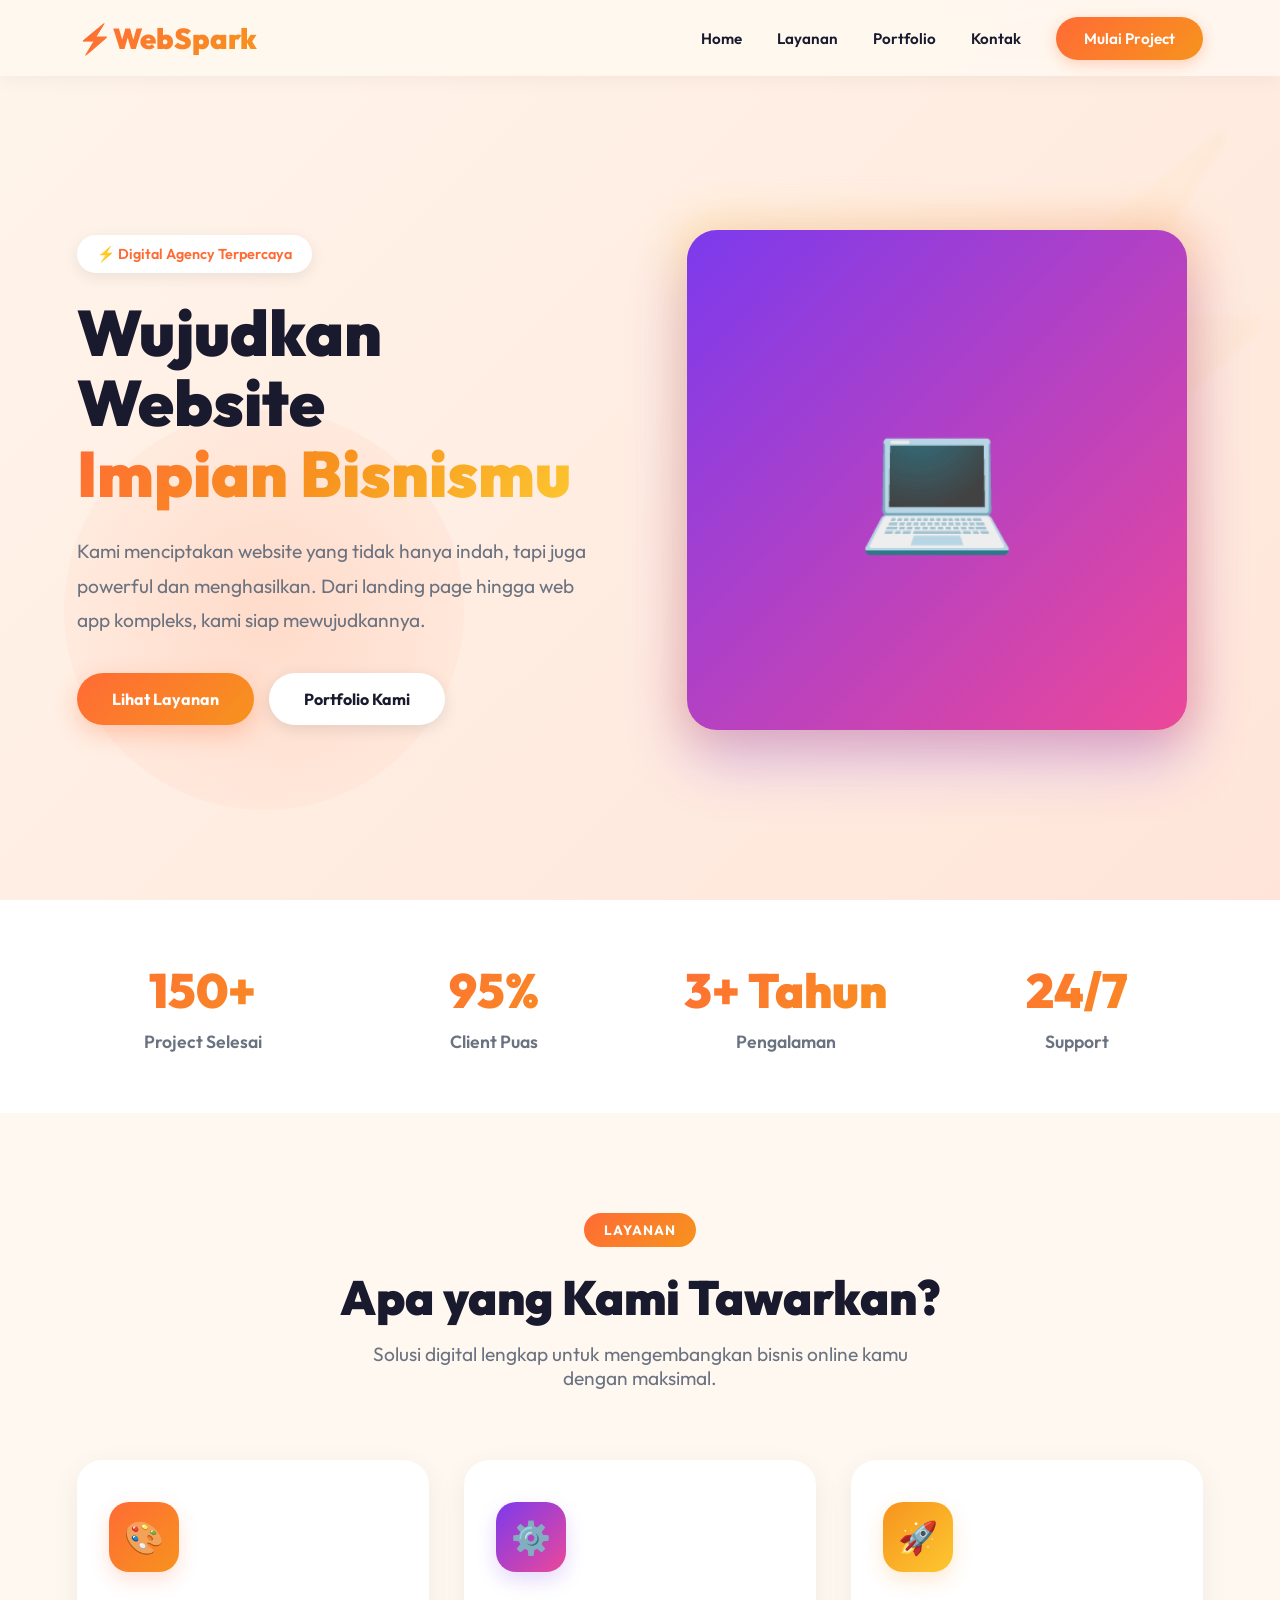
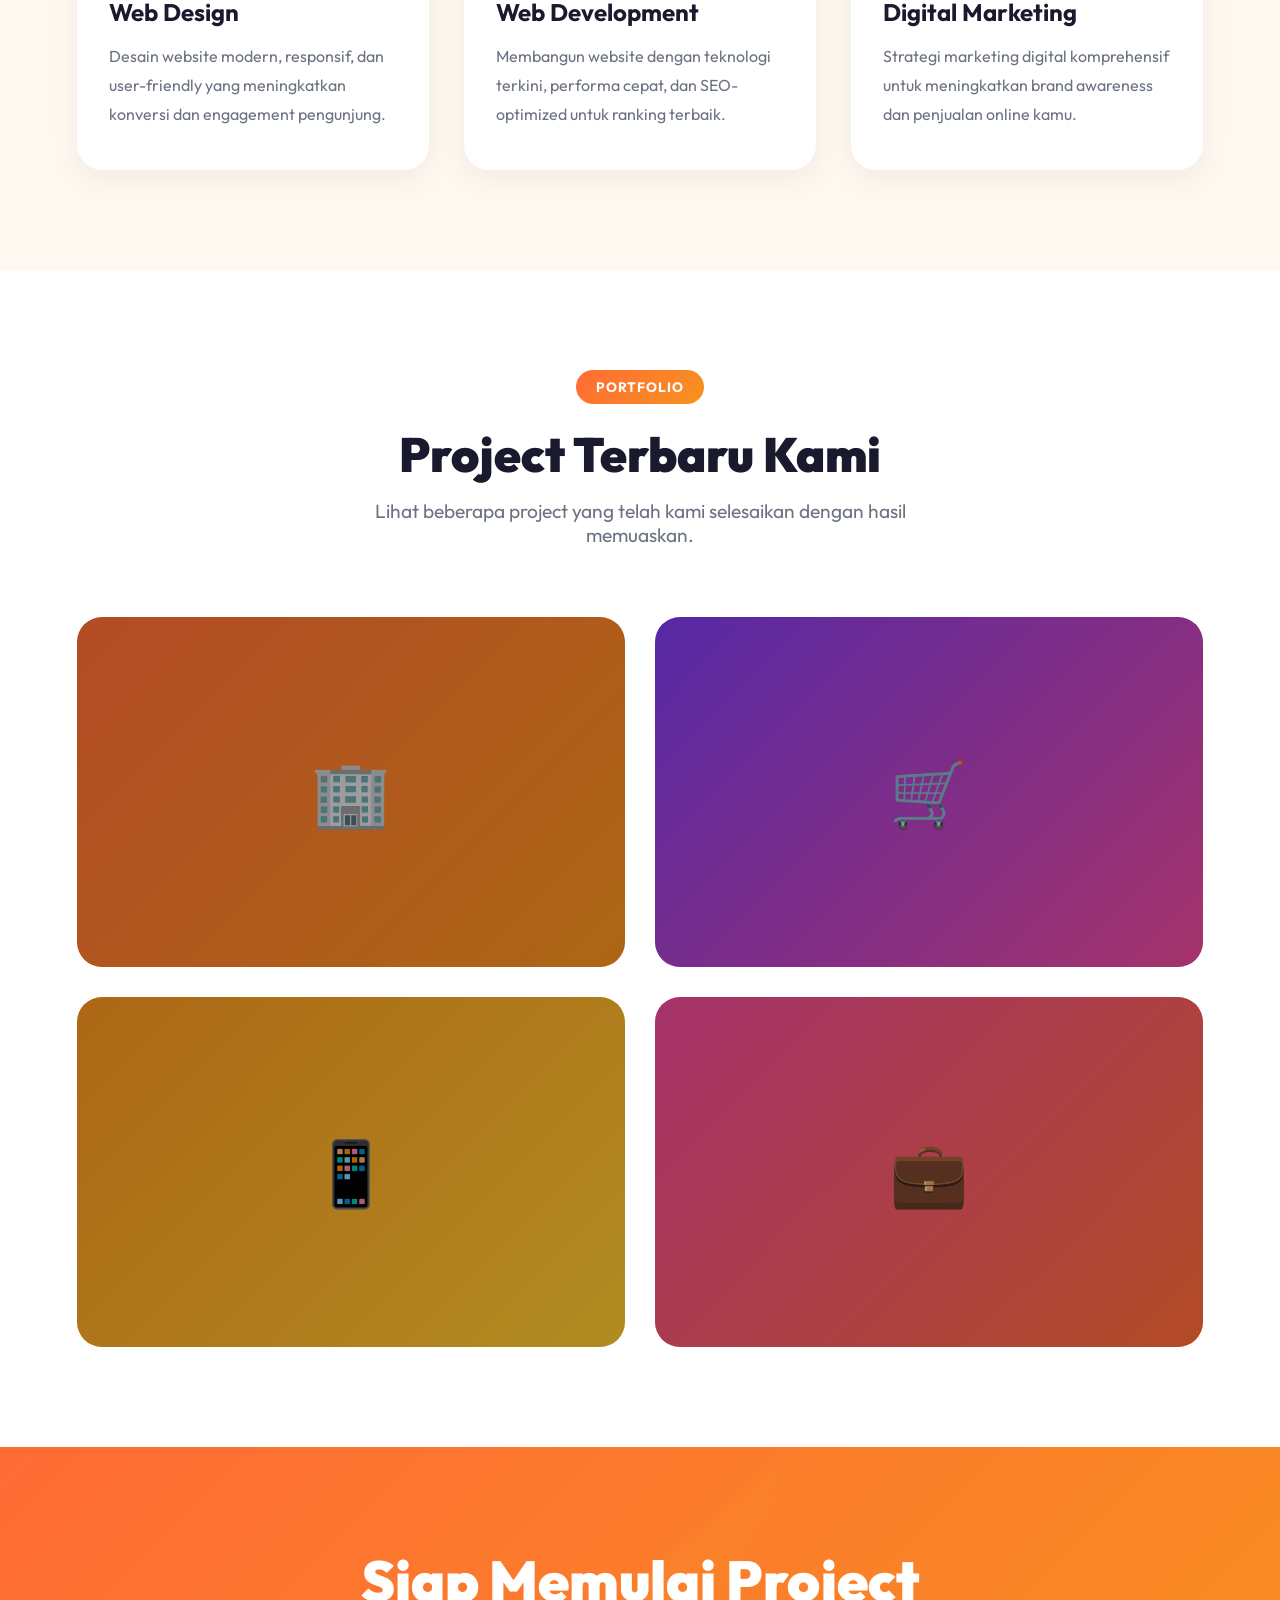
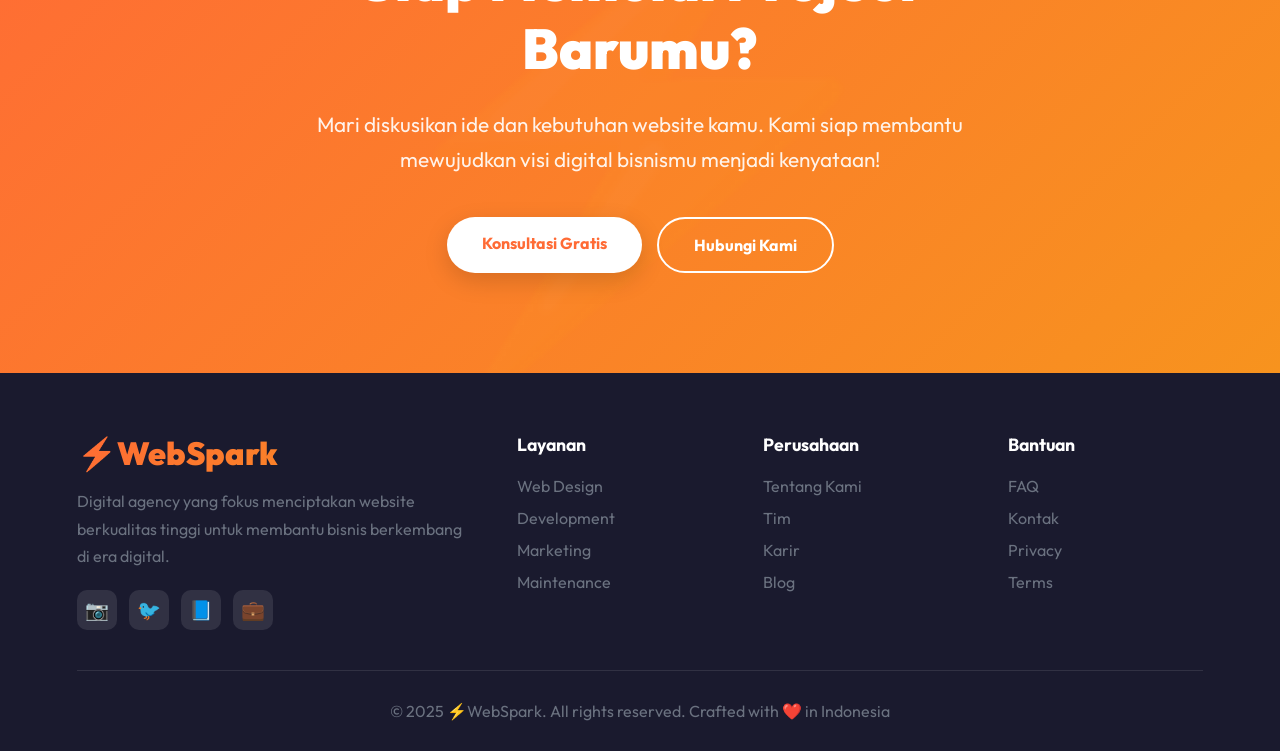
==== project-2/index.html @ b7115770 "Add files via upload" ====
<!DOCTYPE html>
<html lang="id">
<head>
  <meta charset="UTF-8" />
  <meta name="viewport" content="width=device-width, initial-scale=1.0" />
  <title>⚡WebSpark - Creative Digital Agency</title>
  <style>
    @import url('https://fonts.googleapis.com/css2?family=Outfit:wght@300;400;500;600;700;800;900&display=swap');

    :root {
      --primary: #FF6B35;
      --secondary: #F7931E;
      --accent: #FDC830;
      --purple: #7C3AED;
      --pink: #EC4899;
      --dark: #1A1A2E;
      --light: #FFF8F0;
      --gray: #6B7280;
    }

    * {
      margin: 0;
      padding: 0;
      box-sizing: border-box;
    }

    body {
      font-family: 'Outfit', sans-serif;
      background: var(--light);
      color: var(--dark);
      overflow-x: hidden;
    }

    /* ===== Header ===== */
    header {
      position: fixed;
      top: 0;
      width: 100%;
      padding: 20px 6%;
      display: flex;
      justify-content: space-between;
      align-items: center;
      background: rgba(255, 248, 240, 0.95);
      backdrop-filter: blur(10px);
      z-index: 1000;
      box-shadow: 0 2px 20px rgba(0, 0, 0, 0.05);
    }

    .logo {
      font-size: 1.8rem;
      font-weight: 900;
      background: linear-gradient(135deg, var(--primary), var(--secondary));
      -webkit-background-clip: text;
      -webkit-text-fill-color: transparent;
      display: flex;
      align-items: center;
      gap: 5px;
    }

    .nav-menu {
      display: flex;
      gap: 35px;
      list-style: none;
      align-items: center;
    }

    .nav-menu a {
      text-decoration: none;
      color: var(--dark);
      font-weight: 600;
      font-size: 0.95rem;
      transition: all 0.3s ease;
    }

    .nav-menu a:hover {
      color: var(--primary);
    }

    .nav-cta {
      background: linear-gradient(135deg, var(--primary), var(--secondary));
      color: white !important;
      padding: 12px 28px;
      border-radius: 50px;
      box-shadow: 0 4px 15px rgba(255, 107, 53, 0.3);
    }

    .nav-cta:hover {
      transform: translateY(-2px);
      box-shadow: 0 6px 20px rgba(255, 107, 53, 0.4);
    }

    .menu-toggle {
      display: none;
      flex-direction: column;
      gap: 5px;
      cursor: pointer;
    }

    .menu-toggle span {
      width: 25px;
      height: 3px;
      background: var(--dark);
      border-radius: 3px;
      transition: all 0.3s ease;
    }

    /* ===== Hero Section ===== */
    .hero {
      padding: 140px 6% 80px;
      display: grid;
      grid-template-columns: 1fr 1fr;
      gap: 60px;
      align-items: center;
      min-height: 100vh;
      background: linear-gradient(135deg, #FFF5EB 0%, #FFE5D9 100%);
      position: relative;
      overflow: hidden;
    }

    .hero::before {
      content: '⚡';
      position: absolute;
      font-size: 25rem;
      opacity: 0.03;
      top: 10%;
      right: -5%;
      animation: rotate 20s linear infinite;
    }

    @keyframes rotate {
      from { transform: rotate(0deg); }
      to { transform: rotate(360deg); }
    }

    .hero::after {
      content: '';
      position: absolute;
      width: 400px;
      height: 400px;
      background: radial-gradient(circle, rgba(255, 107, 53, 0.15), transparent);
      border-radius: 50%;
      bottom: 10%;
      left: 5%;
      animation: pulse 6s ease-in-out infinite;
    }

    @keyframes pulse {
      0%, 100% { transform: scale(1); opacity: 0.5; }
      50% { transform: scale(1.2); opacity: 0.8; }
    }

    .hero-content {
      z-index: 1;
    }

    .hero-badge {
      display: inline-flex;
      align-items: center;
      gap: 8px;
      background: white;
      padding: 10px 20px;
      border-radius: 50px;
      font-weight: 600;
      font-size: 0.9rem;
      color: var(--primary);
      box-shadow: 0 4px 15px rgba(0, 0, 0, 0.08);
      margin-bottom: 25px;
      animation: slideDown 0.8s ease;
    }

    @keyframes slideDown {
      from { opacity: 0; transform: translateY(-30px); }
      to { opacity: 1; transform: translateY(0); }
    }

    .hero h1 {
      font-size: 4rem;
      font-weight: 900;
      line-height: 1.1;
      margin-bottom: 25px;
      color: var(--dark);
      animation: slideUp 0.8s ease 0.2s backwards;
    }

    @keyframes slideUp {
      from { opacity: 0; transform: translateY(30px); }
      to { opacity: 1; transform: translateY(0); }
    }

    .hero h1 .highlight {
      background: linear-gradient(135deg, var(--primary), var(--secondary), var(--accent));
      -webkit-background-clip: text;
      -webkit-text-fill-color: transparent;
      position: relative;
    }

    .hero p {
      font-size: 1.2rem;
      color: var(--gray);
      line-height: 1.8;
      margin-bottom: 35px;
      animation: slideUp 0.8s ease 0.4s backwards;
    }

    .hero-buttons {
      display: flex;
      gap: 15px;
      flex-wrap: wrap;
      animation: slideUp 0.8s ease 0.6s backwards;
    }

    .btn {
      padding: 16px 35px;
      border-radius: 50px;
      font-weight: 700;
      font-size: 1rem;
      cursor: pointer;
      border: none;
      transition: all 0.3s ease;
      text-decoration: none;
      display: inline-block;
    }

    .btn-primary {
      background: linear-gradient(135deg, var(--primary), var(--secondary));
      color: white;
      box-shadow: 0 8px 25px rgba(255, 107, 53, 0.3);
    }

    .btn-primary:hover {
      transform: translateY(-3px);
      box-shadow: 0 12px 35px rgba(255, 107, 53, 0.4);
    }

    .btn-secondary {
      background: white;
      color: var(--dark);
      box-shadow: 0 4px 15px rgba(0, 0, 0, 0.1);
    }

    .btn-secondary:hover {
      transform: translateY(-3px);
      box-shadow: 0 8px 25px rgba(0, 0, 0, 0.15);
    }

    .hero-image {
      position: relative;
      z-index: 1;
      animation: fadeIn 1s ease 0.8s backwards;
    }

    @keyframes fadeIn {
      from { opacity: 0; }
      to { opacity: 1; }
    }

    .web-illustration {
      width: 100%;
      max-width: 500px;
      height: 500px;
      background: linear-gradient(135deg, var(--purple), var(--pink));
      border-radius: 30px;
      margin: 0 auto;
      display: flex;
      align-items: center;
      justify-content: center;
      font-size: 8rem;
      box-shadow: 0 30px 60px rgba(124, 58, 237, 0.3);
      position: relative;
      animation: float 3s ease-in-out infinite;
    }

    @keyframes float {
      0%, 100% { transform: translateY(0); }
      50% { transform: translateY(-15px); }
    }

    .web-illustration::before {
      content: '';
      position: absolute;
      inset: -10px;
      background: linear-gradient(135deg, var(--accent), var(--primary));
      border-radius: 35px;
      z-index: -1;
      opacity: 0.3;
      filter: blur(20px);
    }

    /* ===== Stats Section ===== */
    .stats {
      display: grid;
      grid-template-columns: repeat(4, 1fr);
      gap: 40px;
      padding: 60px 6%;
      background: white;
    }

    .stat-item {
      text-align: center;
    }

    .stat-number {
      font-size: 3rem;
      font-weight: 900;
      background: linear-gradient(135deg, var(--primary), var(--secondary));
      -webkit-background-clip: text;
      -webkit-text-fill-color: transparent;
      margin-bottom: 10px;
    }

    .stat-label {
      color: var(--gray);
      font-weight: 600;
      font-size: 1.1rem;
    }

    /* ===== Services Section ===== */
    .services {
      padding: 100px 6%;
      background: var(--light);
    }

    .section-header {
      text-align: center;
      margin-bottom: 70px;
    }

    .section-badge {
      display: inline-block;
      background: linear-gradient(135deg, var(--primary), var(--secondary));
      color: white;
      padding: 8px 20px;
      border-radius: 50px;
      font-weight: 700;
      font-size: 0.85rem;
      letter-spacing: 1px;
      text-transform: uppercase;
      margin-bottom: 20px;
    }

    .section-title {
      font-size: 3rem;
      font-weight: 900;
      color: var(--dark);
      margin-bottom: 15px;
    }

    .section-description {
      font-size: 1.2rem;
      color: var(--gray);
      max-width: 600px;
      margin: 0 auto;
    }

    .services-grid {
      display: grid;
      grid-template-columns: repeat(3, 1fr);
      gap: 35px;
    }

    .service-card {
      background: white;
      padding: 40px 30px;
      border-radius: 25px;
      box-shadow: 0 8px 30px rgba(0, 0, 0, 0.06);
      transition: all 0.4s ease;
      border: 2px solid transparent;
      position: relative;
      overflow: hidden;
    }

    .service-card::before {
      content: '';
      position: absolute;
      top: 0;
      left: 0;
      width: 100%;
      height: 5px;
      background: linear-gradient(90deg, var(--primary), var(--secondary));
      transform: scaleX(0);
      transition: transform 0.3s ease;
    }

    .service-card:hover::before {
      transform: scaleX(1);
    }

    .service-card:hover {
      transform: translateY(-10px);
      border-color: var(--primary);
      box-shadow: 0 15px 40px rgba(255, 107, 53, 0.15);
    }

    .service-icon {
      width: 70px;
      height: 70px;
      background: linear-gradient(135deg, var(--primary), var(--secondary));
      border-radius: 20px;
      display: flex;
      align-items: center;
      justify-content: center;
      font-size: 2rem;
      margin-bottom: 25px;
      box-shadow: 0 8px 20px rgba(255, 107, 53, 0.2);
    }

    .service-card:nth-child(2) .service-icon {
      background: linear-gradient(135deg, var(--purple), var(--pink));
      box-shadow: 0 8px 20px rgba(124, 58, 237, 0.2);
    }

    .service-card:nth-child(3) .service-icon {
      background: linear-gradient(135deg, var(--secondary), var(--accent));
      box-shadow: 0 8px 20px rgba(247, 147, 30, 0.2);
    }

    .service-title {
      font-size: 1.5rem;
      font-weight: 700;
      color: var(--dark);
      margin-bottom: 15px;
    }

    .service-description {
      color: var(--gray);
      line-height: 1.8;
    }

    /* ===== Portfolio Section ===== */
    .portfolio {
      padding: 100px 6%;
      background: white;
    }

    .portfolio-grid {
      display: grid;
      grid-template-columns: repeat(2, 1fr);
      gap: 30px;
    }

    .portfolio-item {
      height: 350px;
      border-radius: 25px;
      background: linear-gradient(135deg, var(--primary), var(--secondary));
      display: flex;
      align-items: center;
      justify-content: center;
      font-size: 4rem;
      position: relative;
      overflow: hidden;
      cursor: pointer;
      transition: all 0.4s ease;
    }

    .portfolio-item::before {
      content: '';
      position: absolute;
      inset: 0;
      background: rgba(0, 0, 0, 0.3);
      transition: opacity 0.3s ease;
    }

    .portfolio-item:hover::before {
      opacity: 0;
    }

    .portfolio-item:hover {
      transform: scale(1.02);
      box-shadow: 0 20px 50px rgba(255, 107, 53, 0.3);
    }

    .portfolio-item:nth-child(2) {
      background: linear-gradient(135deg, var(--purple), var(--pink));
    }

    .portfolio-item:nth-child(3) {
      background: linear-gradient(135deg, var(--secondary), var(--accent));
    }

    .portfolio-item:nth-child(4) {
      background: linear-gradient(135deg, var(--pink), var(--primary));
    }

    /* ===== CTA Section ===== */
    .cta-section {
      padding: 100px 6%;
      background: linear-gradient(135deg, var(--primary), var(--secondary));
      position: relative;
      overflow: hidden;
    }

    .cta-section::before {
      content: '⚡';
      position: absolute;
      font-size: 30rem;
      opacity: 0.05;
      top: 50%;
      left: 50%;
      transform: translate(-50%, -50%);
    }

    .cta-content {
      max-width: 700px;
      margin: 0 auto;
      text-align: center;
      position: relative;
      z-index: 1;
    }

    .cta-content h2 {
      font-size: 3.5rem;
      font-weight: 900;
      color: white;
      margin-bottom: 25px;
      line-height: 1.2;
    }

    .cta-content p {
      font-size: 1.3rem;
      color: rgba(255, 255, 255, 0.9);
      margin-bottom: 40px;
      line-height: 1.7;
    }

    .cta-buttons {
      display: flex;
      gap: 15px;
      justify-content: center;
      flex-wrap: wrap;
    }

    .btn-white {
      background: white;
      color: var(--primary);
      box-shadow: 0 8px 25px rgba(0, 0, 0, 0.15);
    }

    .btn-white:hover {
      transform: translateY(-3px);
      box-shadow: 0 12px 35px rgba(0, 0, 0, 0.2);
    }

    .btn-outline {
      background: transparent;
      color: white;
      border: 2px solid white;
    }

    .btn-outline:hover {
      background: white;
      color: var(--primary);
      transform: translateY(-3px);
    }

    /* ===== Footer ===== */
    footer {
      padding: 60px 6% 30px;
      background: var(--dark);
      color: white;
    }

    .footer-content {
      display: grid;
      grid-template-columns: 2fr 1fr 1fr 1fr;
      gap: 50px;
      margin-bottom: 40px;
    }

    .footer-brand h3 {
      font-size: 2rem;
      font-weight: 900;
      background: linear-gradient(135deg, var(--primary), var(--secondary));
      -webkit-background-clip: text;
      -webkit-text-fill-color: transparent;
      margin-bottom: 15px;
    }

    .footer-brand p {
      color: var(--gray);
      line-height: 1.7;
      margin-bottom: 20px;
    }

    .social-links {
      display: flex;
      gap: 12px;
    }

    .social-link {
      width: 40px;
      height: 40px;
      background: rgba(255, 255, 255, 0.1);
      border-radius: 10px;
      display: flex;
      align-items: center;
      justify-content: center;
      text-decoration: none;
      font-size: 1.2rem;
      transition: all 0.3s ease;
    }

    .social-link:hover {
      background: var(--primary);
      transform: translateY(-3px);
    }

    .footer-column h4 {
      font-size: 1.1rem;
      font-weight: 700;
      margin-bottom: 20px;
      color: white;
    }

    .footer-links {
      list-style: none;
    }

    .footer-links li {
      margin-bottom: 12px;
    }

    .footer-links a {
      color: var(--gray);
      text-decoration: none;
      transition: color 0.3s ease;
    }

    .footer-links a:hover {
      color: var(--primary);
    }

    .footer-bottom {
      padding-top: 30px;
      border-top: 1px solid rgba(255, 255, 255, 0.1);
      text-align: center;
      color: var(--gray);
    }

    /* ===== Responsive ===== */
    @media (max-width: 1024px) {
      .hero {
        grid-template-columns: 1fr;
        text-align: center;
      }

      .hero-image {
        order: -1;
      }

      .hero-buttons {
        justify-content: center;
      }

      .services-grid {
        grid-template-columns: 1fr;
      }

      .portfolio-grid {
        grid-template-columns: 1fr;
      }

      .footer-content {
        grid-template-columns: 1fr 1fr;
      }

      .stats {
        grid-template-columns: repeat(2, 1fr);
      }
    }

    @media (max-width: 768px) {
      .menu-toggle {
        display: flex;
      }

      .nav-menu {
        position: absolute;
        top: 100%;
        left: 0;
        width: 100%;
        background: white;
        flex-direction: column;
        padding: 20px 0;
        box-shadow: 0 10px 30px rgba(0, 0, 0, 0.1);
        display: none;
      }

      .nav-menu.active {
        display: flex;
      }

      .hero h1 {
        font-size: 2.5rem;
      }

      .stats {
        grid-template-columns: 1fr;
        gap: 30px;
      }

      .cta-content h2 {
        font-size: 2.5rem;
      }

      .footer-content {
        grid-template-columns: 1fr;
      }

      .web-illustration {
        max-width: 350px;
        height: 350px;
        font-size: 5rem;
      }
    }
  </style>
</head>
<body>
  <header>
    <div class="logo">⚡WebSpark</div>
    <nav>
      <ul class="nav-menu" id="navMenu">
        <li><a href="#home">Home</a></li>
        <li><a href="#services">Layanan</a></li>
        <li><a href="#portfolio">Portfolio</a></li>
        <li><a href="#contact">Kontak</a></li>
        <li><a href="#" class="nav-cta">Mulai Project</a></li>
      </ul>
    </nav>
    <div class="menu-toggle" id="menuToggle">
      <span></span>
      <span></span>
      <span></span>
    </div>
  </header>

  <section class="hero" id="home">
    <div class="hero-content">
      <div class="hero-badge">
        ⚡ Digital Agency Terpercaya
      </div>
      <h1>
        Wujudkan Website<br>
        <span class="highlight">Impian Bisnismu</span>
      </h1>
      <p>
        Kami menciptakan website yang tidak hanya indah, tapi juga powerful dan menghasilkan. Dari landing page hingga web app kompleks, kami siap mewujudkannya.
      </p>
      <div class="hero-buttons">
        <a href="#services" class="btn btn-primary">Lihat Layanan</a>
        <a href="#portfolio" class="btn btn-secondary">Portfolio Kami</a>
      </div>
    </div>
    <div class="hero-image">
      <div class="web-illustration">💻</div>
    </div>
  </section>

  <section class="stats">
    <div class="stat-item">
      <div class="stat-number">150+</div>
      <div class="stat-label">Project Selesai</div>
    </div>
    <div class="stat-item">
      <div class="stat-number">95%</div>
      <div class="stat-label">Client Puas</div>
    </div>
    <div class="stat-item">
      <div class="stat-number">3+ Tahun</div>
      <div class="stat-label">Pengalaman</div>
    </div>
    <div class="stat-item">
      <div class="stat-number">24/7</div>
      <div class="stat-label">Support</div>
    </div>
  </section>

  <section class="services" id="services">
    <div class="section-header">
      <div class="section-badge">Layanan</div>
      <h2 class="section-title">Apa yang Kami Tawarkan?</h2>
      <p class="section-description">
        Solusi digital lengkap untuk mengembangkan bisnis online kamu dengan maksimal.
      </p>
    </div>

    <div class="services-grid">
      <div class="service-card">
        <div class="service-icon">🎨</div>
        <h3 class="service-title">Web Design</h3>
        <p class="service-description">
          Desain website modern, responsif, dan user-friendly yang meningkatkan konversi dan engagement pengunjung.
        </p>
      </div>

      <div class="service-card">
        <div class="service-icon">⚙️</div>
        <h3 class="service-title">Web Development</h3>
        <p class="service-description">
          Membangun website dengan teknologi terkini, performa cepat, dan SEO-optimized untuk ranking terbaik.
        </p>
      </div>

      <div class="service-card">
        <div class="service-icon">🚀</div>
        <h3 class="service-title">Digital Marketing</h3>
        <p class="service-description">
          Strategi marketing digital komprehensif untuk meningkatkan brand awareness dan penjualan online kamu.
        </p>
      </div>
    </div>
  </section>

  <section class="portfolio" id="portfolio">
    <div class="section-header">
      <div class="section-badge">Portfolio</div>
      <h2 class="section-title">Project Terbaru Kami</h2>
      <p class="section-description">
        Lihat beberapa project yang telah kami selesaikan dengan hasil memuaskan.
      </p>
    </div>

    <div class="portfolio-grid">
      <div class="portfolio-item">🏢</div>
      <div class="portfolio-item">🛒</div>
      <div class="portfolio-item">📱</div>
      <div class="portfolio-item">💼</div>
    </div>
  </section>

  <section class="cta-section" id="contact">
    <div class="cta-content">
      <h2>Siap Memulai Project Barumu?</h2>
      <p>
        Mari diskusikan ide dan kebutuhan website kamu. Kami siap membantu mewujudkan visi digital bisnismu menjadi kenyataan!
      </p>
      <div class="cta-buttons">
        <a href="#" class="btn btn-white">Konsultasi Gratis</a>
        <a href="#" class="btn btn-outline">Hubungi Kami</a>
      </div>
    </div>
  </section>

  <footer>
    <div class="footer-content">
      <div class="footer-brand">
        <h3>⚡WebSpark</h3>
        <p>
          Digital agency yang fokus menciptakan website berkualitas tinggi untuk membantu bisnis berkembang di era digital.
        </p>
        <div class="social-links">
          <a href="#" class="social-link">📷</a>
          <a href="#" class="social-link">🐦</a>
          <a href="#" class="social-link">📘</a>
          <a href="#" class="social-link">💼</a>
        </div>
      </div>

      <div class="footer-column">
        <h4>Layanan</h4>
        <ul class="footer-links">
          <li><a href="#">Web Design</a></li>
          <li><a href="#">Development</a></li>
          <li><a href="#">Marketing</a></li>
          <li><a href="#">Maintenance</a></li>
        </ul>
      </div>

      <div class="footer-column">
        <h4>Perusahaan</h4>
        <ul class="footer-links">
          <li><a href="#">Tentang Kami</a></li>
          <li><a href="#">Tim</a></li>
          <li><a href="#">Karir</a></li>
          <li><a href="#">Blog</a></li>
        </ul>
      </div>

      <div class="footer-column">
        <h4>Bantuan</h4>
        <ul class="footer-links">
          <li><a href="#">FAQ</a></li>
          <li><a href="#">Kontak</a></li>
          <li><a href="#">Privacy</a></li>
          <li><a href="#">Terms</a></li>
        </ul>
      </div>
    </div>

    <div class="footer-bottom">
      <p>© 2025 ⚡WebSpark. All rights reserved. Crafted with ❤️ in Indonesia</p>
    </div>
  </footer>

  <script>
    // Mobile menu toggle
    const menuToggle = document.getElementById('menuToggle');
    const navMenu = document.getElementById('navMenu');

    menuToggle.addEventListener('click', () => {
      navMenu.classList.toggle('active');
      
      const spans = menuToggle.querySelectorAll('span');
      if (navMenu.classList.contains('active')) {
        spans[0].style.transform = 'rotate(45deg) translateY(8px)';
        spans[1].style.opacity = '0';
        spans[2].style.transform = 'rotate(-45deg) translateY(-8px)';
      } else {
        spans[0].style.transform = 'none';
        spans[1].style.opacity = '1';
        spans[2].style.transform = 'none';
      }
    });

    // Smooth scroll
    document.querySelectorAll('a[href^="#"]').forEach(anchor => {
      anchor.addEventListener('click', function (e) {
        const href = this.getAttribute('href');
        if (href !== '#') {
          e.preventDefault();
          const target = document.querySelector(href);
          if (target) {
            target.scrollIntoView({ behavior: 'smooth' });
            navMenu.classList.remove('active');
            
            const spans = menuToggle.querySelectorAll('span');
            spans[0].style.transform = 'none';
            spans[1].style.opacity = '1';
            spans[2].style.transform = 'none';
          }
        }
      });
    });

    // Scroll animations
    const
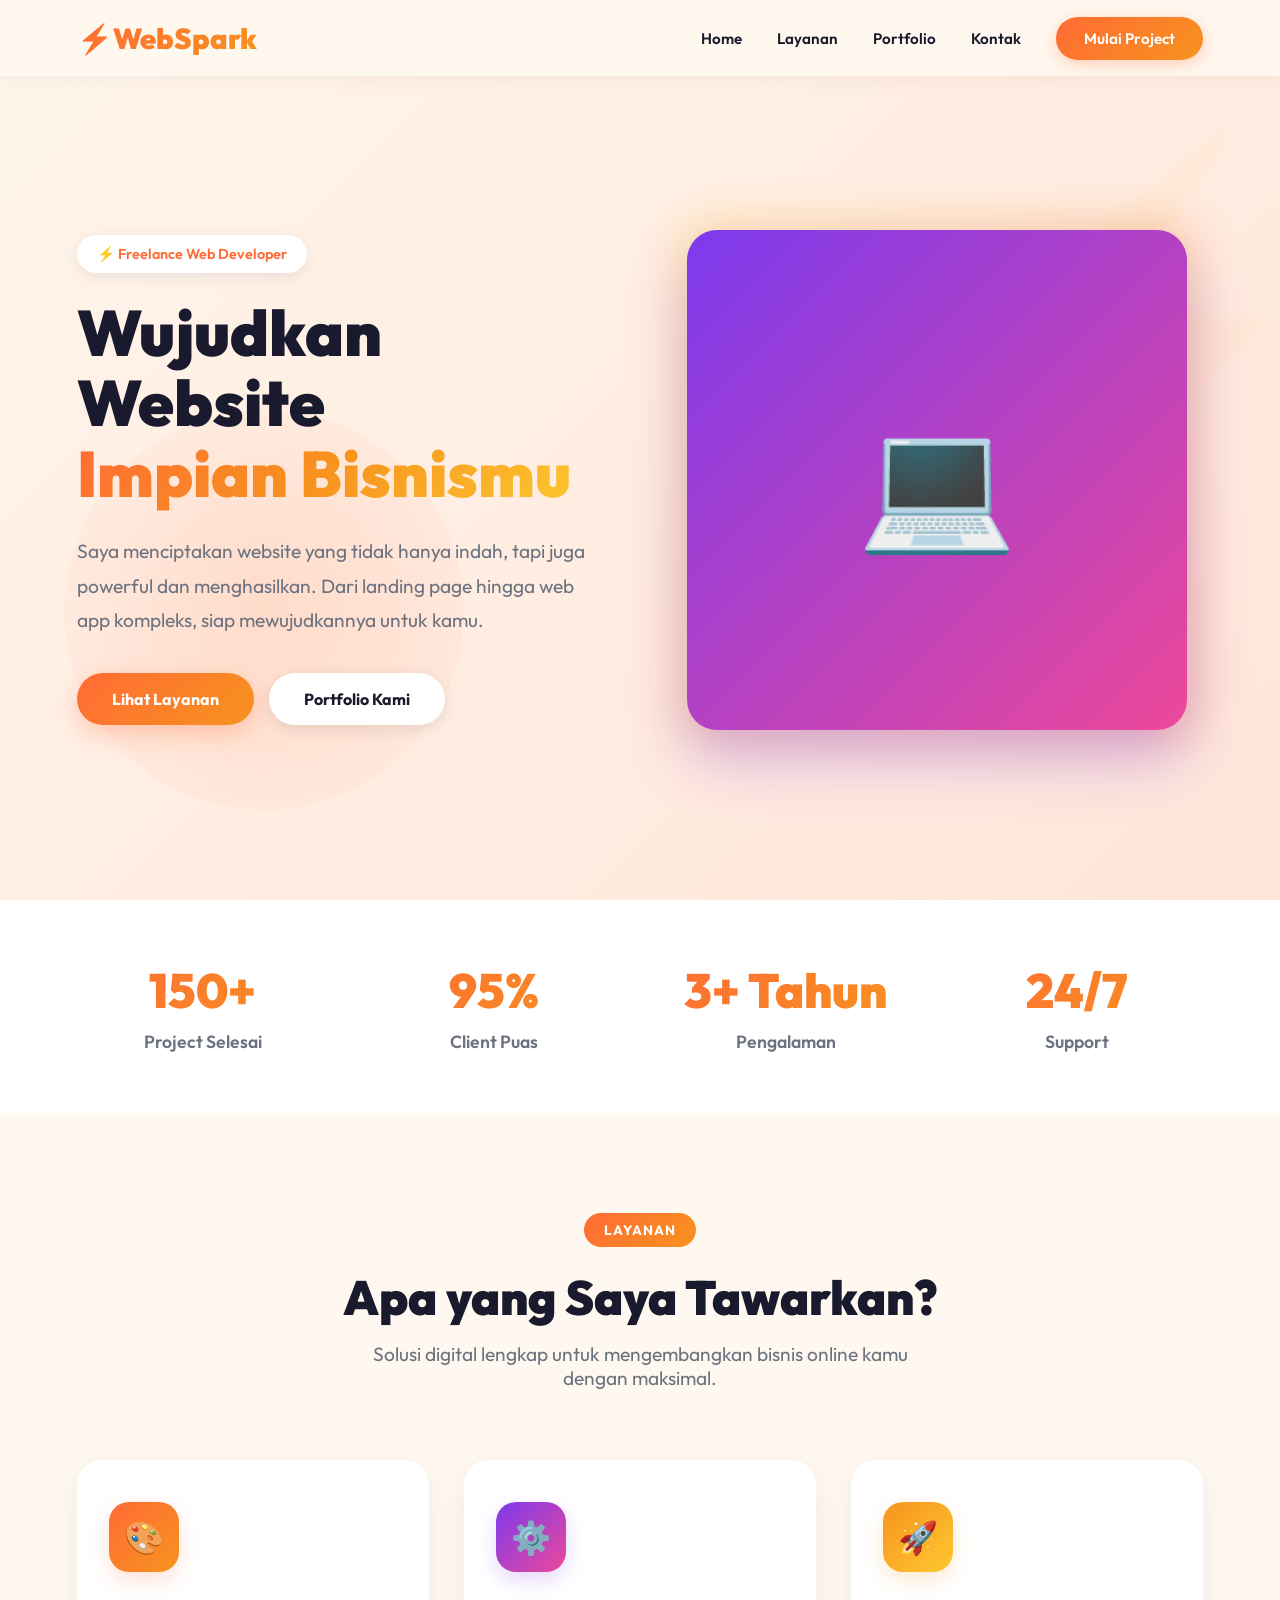
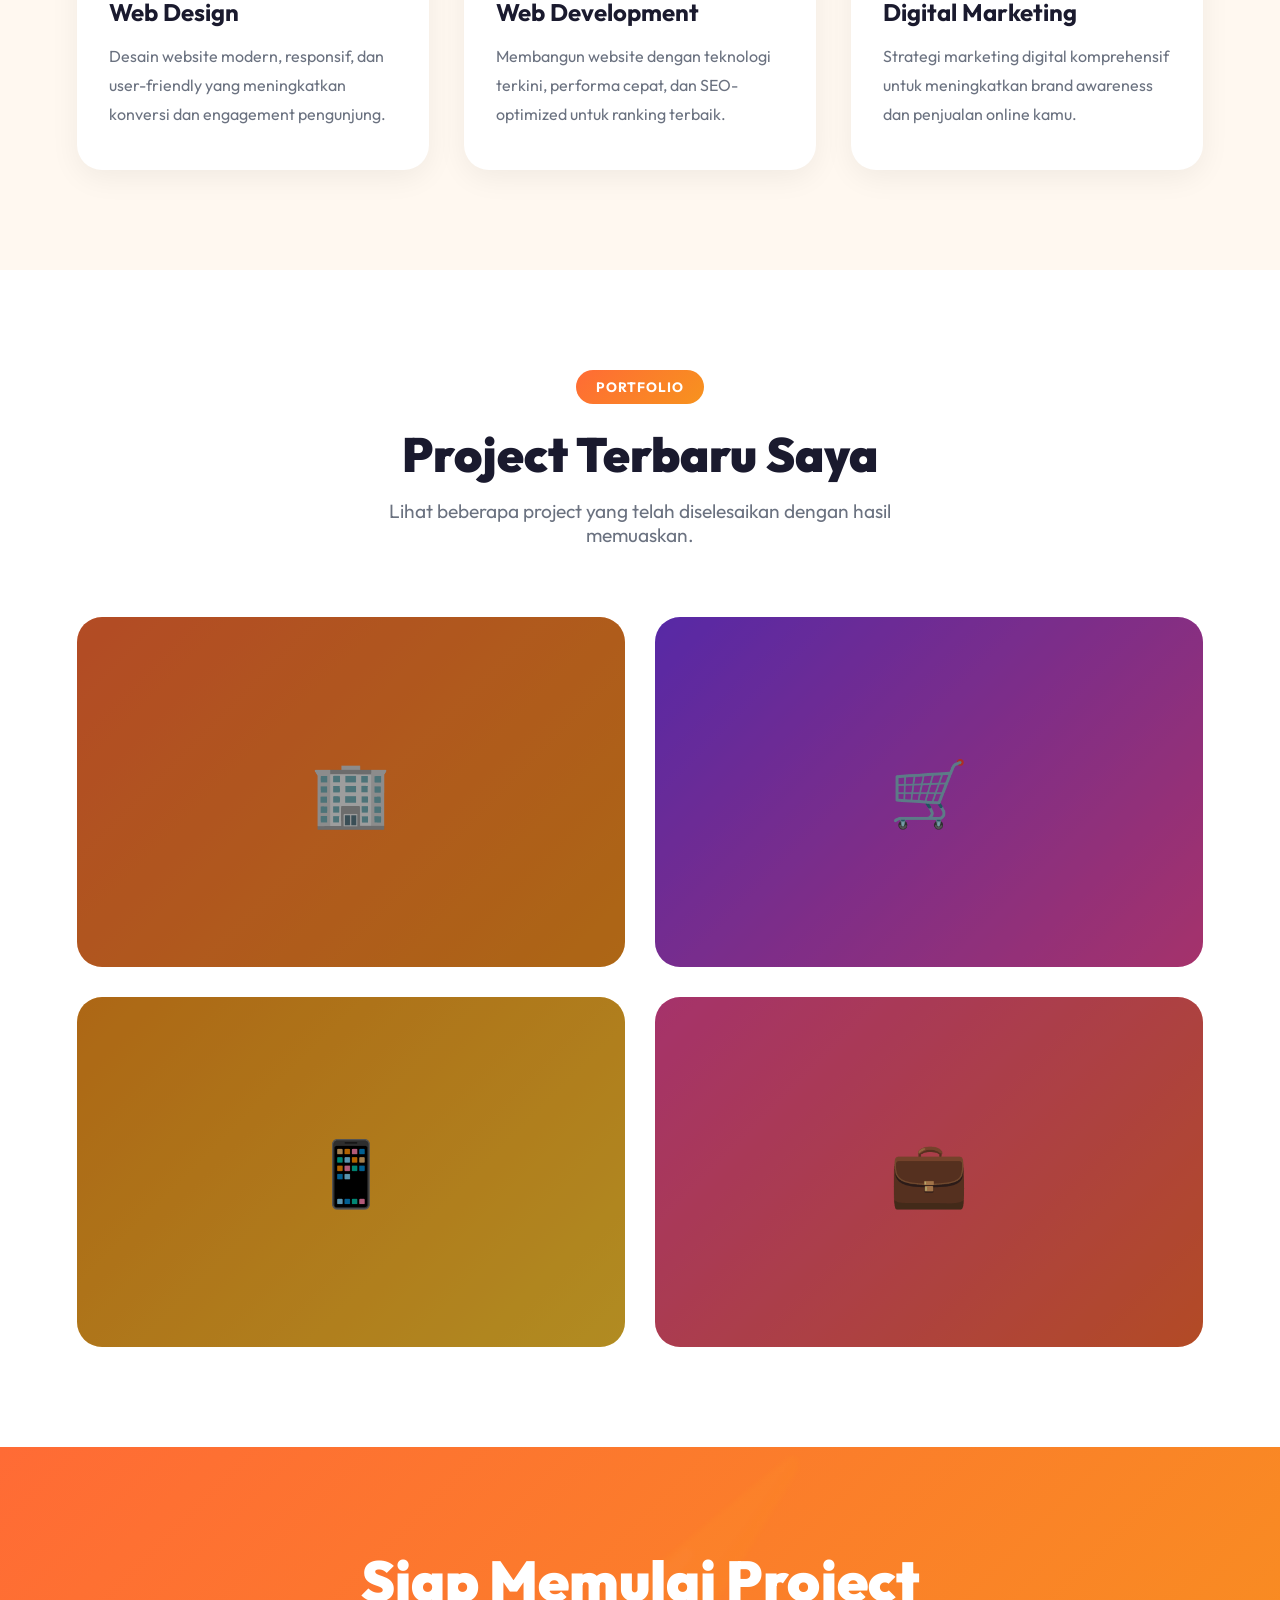
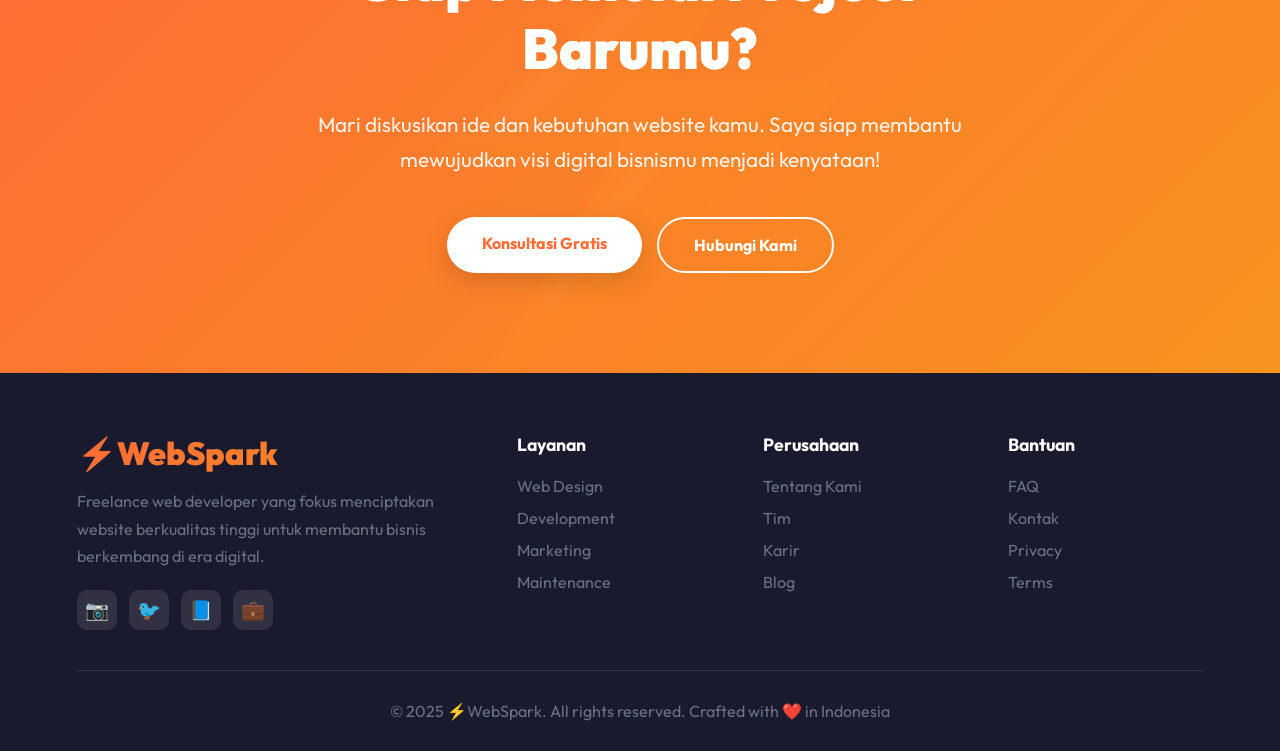
==== commit 5f5a8743: "Update index.html" ====
--- a/project-2/index.html
+++ b/project-2/index.html
@@ -736,14 +736,14 @@
   <section class="hero" id="home">
     <div class="hero-content">
       <div class="hero-badge">
-        ⚡ Digital Agency Terpercaya
+        ⚡ Freelance Web Developer
       </div>
       <h1>
         Wujudkan Website<br>
         <span class="highlight">Impian Bisnismu</span>
       </h1>
       <p>
-        Kami menciptakan website yang tidak hanya indah, tapi juga powerful dan menghasilkan. Dari landing page hingga web app kompleks, kami siap mewujudkannya.
+        Saya menciptakan website yang tidak hanya indah, tapi juga powerful dan menghasilkan. Dari landing page hingga web app kompleks, siap mewujudkannya untuk kamu.
       </p>
       <div class="hero-buttons">
         <a href="#services" class="btn btn-primary">Lihat Layanan</a>
@@ -777,7 +777,7 @@
   <section class="services" id="services">
     <div class="section-header">
       <div class="section-badge">Layanan</div>
-      <h2 class="section-title">Apa yang Kami Tawarkan?</h2>
+      <h2 class="section-title">Apa yang Saya Tawarkan?</h2>
       <p class="section-description">
         Solusi digital lengkap untuk mengembangkan bisnis online kamu dengan maksimal.
       </p>
@@ -813,9 +813,9 @@
   <section class="portfolio" id="portfolio">
     <div class="section-header">
       <div class="section-badge">Portfolio</div>
-      <h2 class="section-title">Project Terbaru Kami</h2>
+      <h2 class="section-title">Project Terbaru Saya</h2>
       <p class="section-description">
-        Lihat beberapa project yang telah kami selesaikan dengan hasil memuaskan.
+        Lihat beberapa project yang telah diselesaikan dengan hasil memuaskan.
       </p>
     </div>
 
@@ -831,7 +831,7 @@
     <div class="cta-content">
       <h2>Siap Memulai Project Barumu?</h2>
       <p>
-        Mari diskusikan ide dan kebutuhan website kamu. Kami siap membantu mewujudkan visi digital bisnismu menjadi kenyataan!
+        Mari diskusikan ide dan kebutuhan website kamu. Saya siap membantu mewujudkan visi digital bisnismu menjadi kenyataan!
       </p>
       <div class="cta-buttons">
         <a href="#" class="btn btn-white">Konsultasi Gratis</a>
@@ -845,7 +845,7 @@
       <div class="footer-brand">
         <h3>⚡WebSpark</h3>
         <p>
-          Digital agency yang fokus menciptakan website berkualitas tinggi untuk membantu bisnis berkembang di era digital.
+          Freelance web developer yang fokus menciptakan website berkualitas tinggi untuk membantu bisnis berkembang di era digital.
         </p>
         <div class="social-links">
           <a href="#" class="social-link">📷</a>
@@ -932,4 +932,4 @@
     });
 
     // Scroll animations
-    const+    const
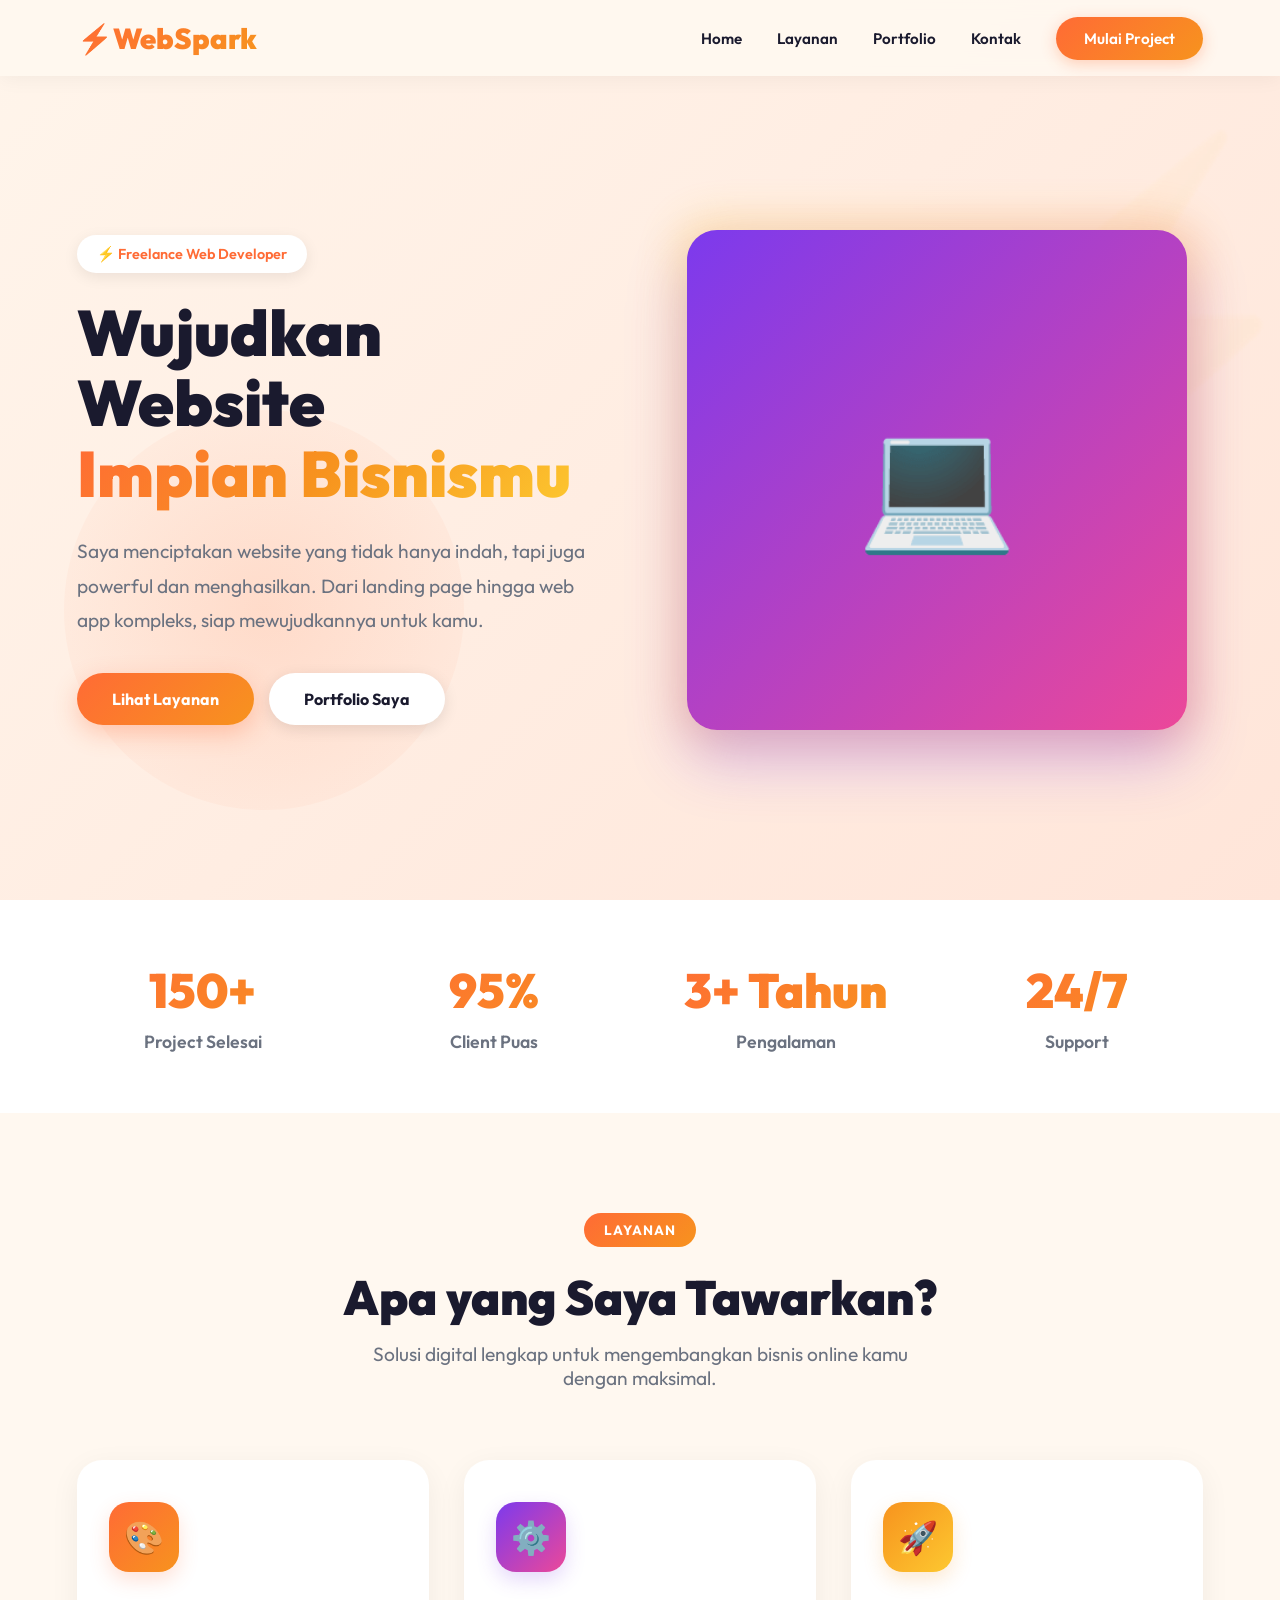
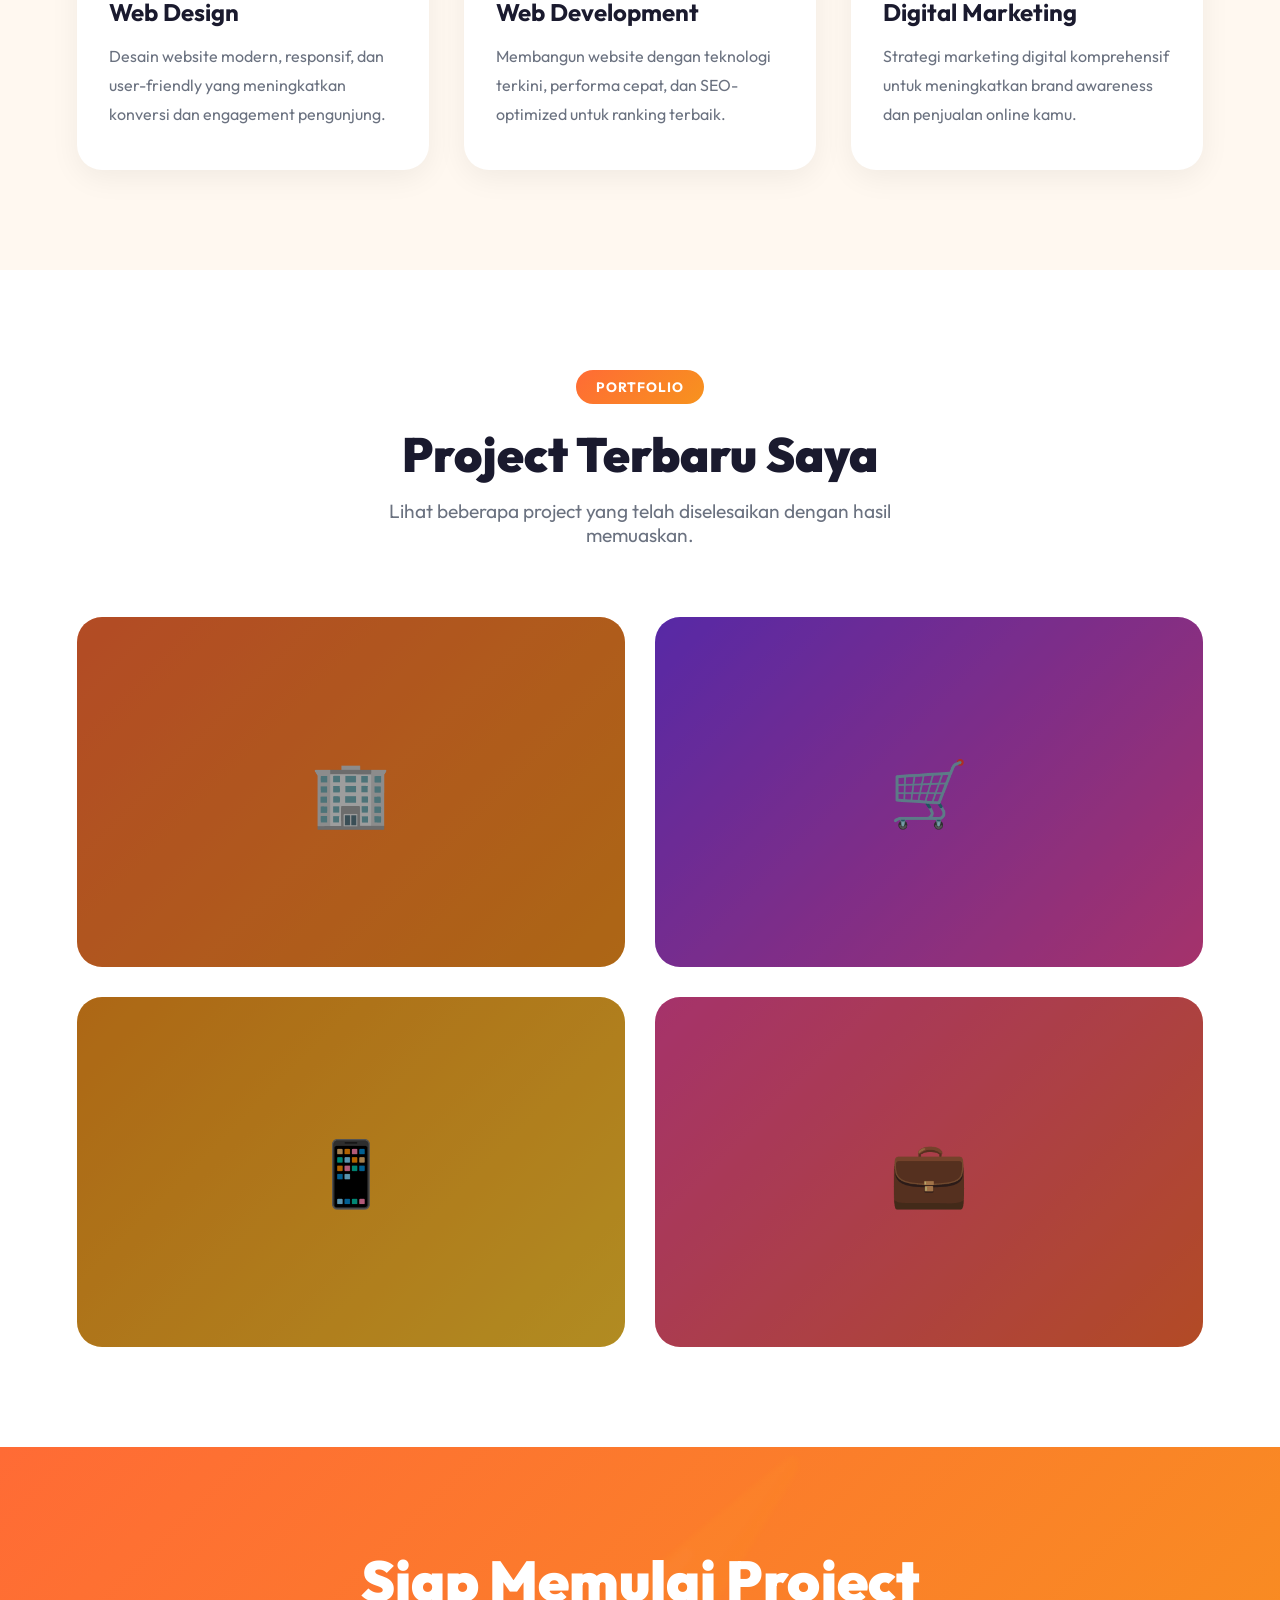
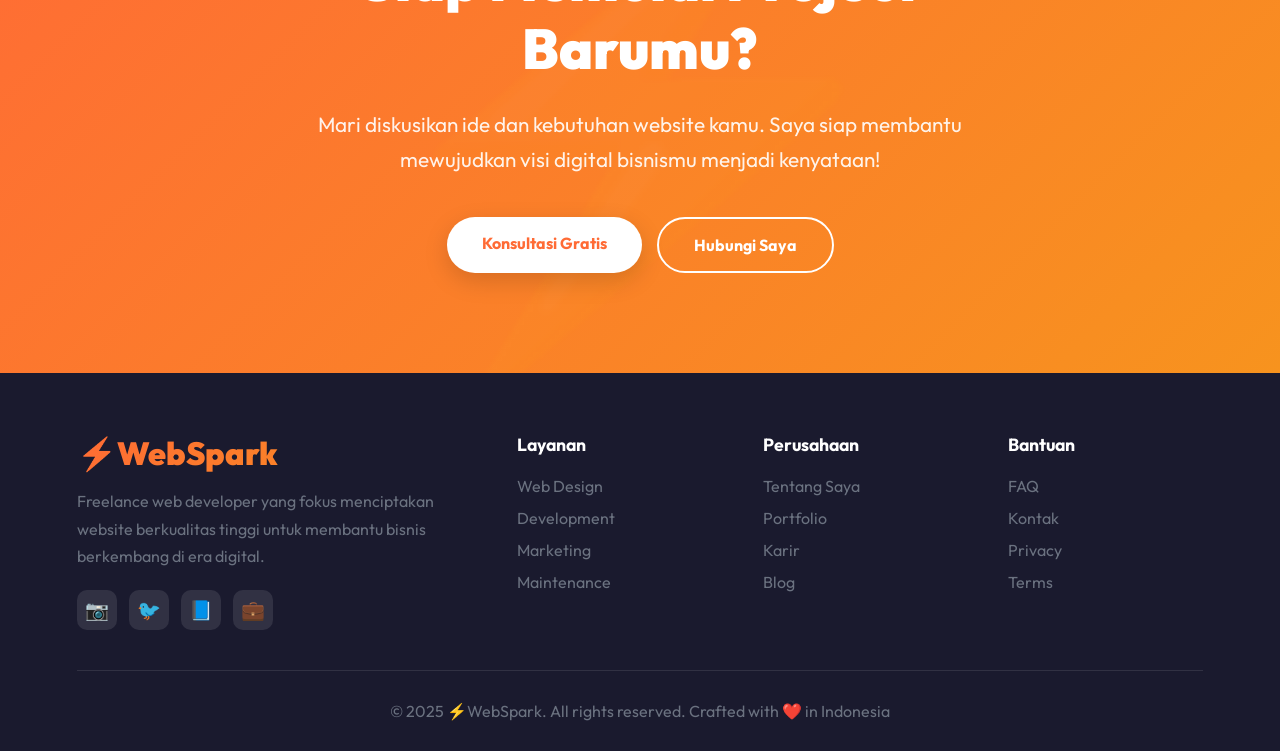
==== commit 870168b2: "Add files via upload" ====
--- a/project-2/index.html
+++ b/project-2/index.html
@@ -3,716 +3,8 @@
 <head>
   <meta charset="UTF-8" />
   <meta name="viewport" content="width=device-width, initial-scale=1.0" />
-  <title>⚡WebSpark - Creative Digital Agency</title>
-  <style>
-    @import url('https://fonts.googleapis.com/css2?family=Outfit:wght@300;400;500;600;700;800;900&display=swap');
-
-    :root {
-      --primary: #FF6B35;
-      --secondary: #F7931E;
-      --accent: #FDC830;
-      --purple: #7C3AED;
-      --pink: #EC4899;
-      --dark: #1A1A2E;
-      --light: #FFF8F0;
-      --gray: #6B7280;
-    }
-
-    * {
-      margin: 0;
-      padding: 0;
-      box-sizing: border-box;
-    }
-
-    body {
-      font-family: 'Outfit', sans-serif;
-      background: var(--light);
-      color: var(--dark);
-      overflow-x: hidden;
-    }
-
-    /* ===== Header ===== */
-    header {
-      position: fixed;
-      top: 0;
-      width: 100%;
-      padding: 20px 6%;
-      display: flex;
-      justify-content: space-between;
-      align-items: center;
-      background: rgba(255, 248, 240, 0.95);
-      backdrop-filter: blur(10px);
-      z-index: 1000;
-      box-shadow: 0 2px 20px rgba(0, 0, 0, 0.05);
-    }
-
-    .logo {
-      font-size: 1.8rem;
-      font-weight: 900;
-      background: linear-gradient(135deg, var(--primary), var(--secondary));
-      -webkit-background-clip: text;
-      -webkit-text-fill-color: transparent;
-      display: flex;
-      align-items: center;
-      gap: 5px;
-    }
-
-    .nav-menu {
-      display: flex;
-      gap: 35px;
-      list-style: none;
-      align-items: center;
-    }
-
-    .nav-menu a {
-      text-decoration: none;
-      color: var(--dark);
-      font-weight: 600;
-      font-size: 0.95rem;
-      transition: all 0.3s ease;
-    }
-
-    .nav-menu a:hover {
-      color: var(--primary);
-    }
-
-    .nav-cta {
-      background: linear-gradient(135deg, var(--primary), var(--secondary));
-      color: white !important;
-      padding: 12px 28px;
-      border-radius: 50px;
-      box-shadow: 0 4px 15px rgba(255, 107, 53, 0.3);
-    }
-
-    .nav-cta:hover {
-      transform: translateY(-2px);
-      box-shadow: 0 6px 20px rgba(255, 107, 53, 0.4);
-    }
-
-    .menu-toggle {
-      display: none;
-      flex-direction: column;
-      gap: 5px;
-      cursor: pointer;
-    }
-
-    .menu-toggle span {
-      width: 25px;
-      height: 3px;
-      background: var(--dark);
-      border-radius: 3px;
-      transition: all 0.3s ease;
-    }
-
-    /* ===== Hero Section ===== */
-    .hero {
-      padding: 140px 6% 80px;
-      display: grid;
-      grid-template-columns: 1fr 1fr;
-      gap: 60px;
-      align-items: center;
-      min-height: 100vh;
-      background: linear-gradient(135deg, #FFF5EB 0%, #FFE5D9 100%);
-      position: relative;
-      overflow: hidden;
-    }
-
-    .hero::before {
-      content: '⚡';
-      position: absolute;
-      font-size: 25rem;
-      opacity: 0.03;
-      top: 10%;
-      right: -5%;
-      animation: rotate 20s linear infinite;
-    }
-
-    @keyframes rotate {
-      from { transform: rotate(0deg); }
-      to { transform: rotate(360deg); }
-    }
-
-    .hero::after {
-      content: '';
-      position: absolute;
-      width: 400px;
-      height: 400px;
-      background: radial-gradient(circle, rgba(255, 107, 53, 0.15), transparent);
-      border-radius: 50%;
-      bottom: 10%;
-      left: 5%;
-      animation: pulse 6s ease-in-out infinite;
-    }
-
-    @keyframes pulse {
-      0%, 100% { transform: scale(1); opacity: 0.5; }
-      50% { transform: scale(1.2); opacity: 0.8; }
-    }
-
-    .hero-content {
-      z-index: 1;
-    }
-
-    .hero-badge {
-      display: inline-flex;
-      align-items: center;
-      gap: 8px;
-      background: white;
-      padding: 10px 20px;
-      border-radius: 50px;
-      font-weight: 600;
-      font-size: 0.9rem;
-      color: var(--primary);
-      box-shadow: 0 4px 15px rgba(0, 0, 0, 0.08);
-      margin-bottom: 25px;
-      animation: slideDown 0.8s ease;
-    }
-
-    @keyframes slideDown {
-      from { opacity: 0; transform: translateY(-30px); }
-      to { opacity: 1; transform: translateY(0); }
-    }
-
-    .hero h1 {
-      font-size: 4rem;
-      font-weight: 900;
-      line-height: 1.1;
-      margin-bottom: 25px;
-      color: var(--dark);
-      animation: slideUp 0.8s ease 0.2s backwards;
-    }
-
-    @keyframes slideUp {
-      from { opacity: 0; transform: translateY(30px); }
-      to { opacity: 1; transform: translateY(0); }
-    }
-
-    .hero h1 .highlight {
-      background: linear-gradient(135deg, var(--primary), var(--secondary), var(--accent));
-      -webkit-background-clip: text;
-      -webkit-text-fill-color: transparent;
-      position: relative;
-    }
-
-    .hero p {
-      font-size: 1.2rem;
-      color: var(--gray);
-      line-height: 1.8;
-      margin-bottom: 35px;
-      animation: slideUp 0.8s ease 0.4s backwards;
-    }
-
-    .hero-buttons {
-      display: flex;
-      gap: 15px;
-      flex-wrap: wrap;
-      animation: slideUp 0.8s ease 0.6s backwards;
-    }
-
-    .btn {
-      padding: 16px 35px;
-      border-radius: 50px;
-      font-weight: 700;
-      font-size: 1rem;
-      cursor: pointer;
-      border: none;
-      transition: all 0.3s ease;
-      text-decoration: none;
-      display: inline-block;
-    }
-
-    .btn-primary {
-      background: linear-gradient(135deg, var(--primary), var(--secondary));
-      color: white;
-      box-shadow: 0 8px 25px rgba(255, 107, 53, 0.3);
-    }
-
-    .btn-primary:hover {
-      transform: translateY(-3px);
-      box-shadow: 0 12px 35px rgba(255, 107, 53, 0.4);
-    }
-
-    .btn-secondary {
-      background: white;
-      color: var(--dark);
-      box-shadow: 0 4px 15px rgba(0, 0, 0, 0.1);
-    }
-
-    .btn-secondary:hover {
-      transform: translateY(-3px);
-      box-shadow: 0 8px 25px rgba(0, 0, 0, 0.15);
-    }
-
-    .hero-image {
-      position: relative;
-      z-index: 1;
-      animation: fadeIn 1s ease 0.8s backwards;
-    }
-
-    @keyframes fadeIn {
-      from { opacity: 0; }
-      to { opacity: 1; }
-    }
-
-    .web-illustration {
-      width: 100%;
-      max-width: 500px;
-      height: 500px;
-      background: linear-gradient(135deg, var(--purple), var(--pink));
-      border-radius: 30px;
-      margin: 0 auto;
-      display: flex;
-      align-items: center;
-      justify-content: center;
-      font-size: 8rem;
-      box-shadow: 0 30px 60px rgba(124, 58, 237, 0.3);
-      position: relative;
-      animation: float 3s ease-in-out infinite;
-    }
-
-    @keyframes float {
-      0%, 100% { transform: translateY(0); }
-      50% { transform: translateY(-15px); }
-    }
-
-    .web-illustration::before {
-      content: '';
-      position: absolute;
-      inset: -10px;
-      background: linear-gradient(135deg, var(--accent), var(--primary));
-      border-radius: 35px;
-      z-index: -1;
-      opacity: 0.3;
-      filter: blur(20px);
-    }
-
-    /* ===== Stats Section ===== */
-    .stats {
-      display: grid;
-      grid-template-columns: repeat(4, 1fr);
-      gap: 40px;
-      padding: 60px 6%;
-      background: white;
-    }
-
-    .stat-item {
-      text-align: center;
-    }
-
-    .stat-number {
-      font-size: 3rem;
-      font-weight: 900;
-      background: linear-gradient(135deg, var(--primary), var(--secondary));
-      -webkit-background-clip: text;
-      -webkit-text-fill-color: transparent;
-      margin-bottom: 10px;
-    }
-
-    .stat-label {
-      color: var(--gray);
-      font-weight: 600;
-      font-size: 1.1rem;
-    }
-
-    /* ===== Services Section ===== */
-    .services {
-      padding: 100px 6%;
-      background: var(--light);
-    }
-
-    .section-header {
-      text-align: center;
-      margin-bottom: 70px;
-    }
-
-    .section-badge {
-      display: inline-block;
-      background: linear-gradient(135deg, var(--primary), var(--secondary));
-      color: white;
-      padding: 8px 20px;
-      border-radius: 50px;
-      font-weight: 700;
-      font-size: 0.85rem;
-      letter-spacing: 1px;
-      text-transform: uppercase;
-      margin-bottom: 20px;
-    }
-
-    .section-title {
-      font-size: 3rem;
-      font-weight: 900;
-      color: var(--dark);
-      margin-bottom: 15px;
-    }
-
-    .section-description {
-      font-size: 1.2rem;
-      color: var(--gray);
-      max-width: 600px;
-      margin: 0 auto;
-    }
-
-    .services-grid {
-      display: grid;
-      grid-template-columns: repeat(3, 1fr);
-      gap: 35px;
-    }
-
-    .service-card {
-      background: white;
-      padding: 40px 30px;
-      border-radius: 25px;
-      box-shadow: 0 8px 30px rgba(0, 0, 0, 0.06);
-      transition: all 0.4s ease;
-      border: 2px solid transparent;
-      position: relative;
-      overflow: hidden;
-    }
-
-    .service-card::before {
-      content: '';
-      position: absolute;
-      top: 0;
-      left: 0;
-      width: 100%;
-      height: 5px;
-      background: linear-gradient(90deg, var(--primary), var(--secondary));
-      transform: scaleX(0);
-      transition: transform 0.3s ease;
-    }
-
-    .service-card:hover::before {
-      transform: scaleX(1);
-    }
-
-    .service-card:hover {
-      transform: translateY(-10px);
-      border-color: var(--primary);
-      box-shadow: 0 15px 40px rgba(255, 107, 53, 0.15);
-    }
-
-    .service-icon {
-      width: 70px;
-      height: 70px;
-      background: linear-gradient(135deg, var(--primary), var(--secondary));
-      border-radius: 20px;
-      display: flex;
-      align-items: center;
-      justify-content: center;
-      font-size: 2rem;
-      margin-bottom: 25px;
-      box-shadow: 0 8px 20px rgba(255, 107, 53, 0.2);
-    }
-
-    .service-card:nth-child(2) .service-icon {
-      background: linear-gradient(135deg, var(--purple), var(--pink));
-      box-shadow: 0 8px 20px rgba(124, 58, 237, 0.2);
-    }
-
-    .service-card:nth-child(3) .service-icon {
-      background: linear-gradient(135deg, var(--secondary), var(--accent));
-      box-shadow: 0 8px 20px rgba(247, 147, 30, 0.2);
-    }
-
-    .service-title {
-      font-size: 1.5rem;
-      font-weight: 700;
-      color: var(--dark);
-      margin-bottom: 15px;
-    }
-
-    .service-description {
-      color: var(--gray);
-      line-height: 1.8;
-    }
-
-    /* ===== Portfolio Section ===== */
-    .portfolio {
-      padding: 100px 6%;
-      background: white;
-    }
-
-    .portfolio-grid {
-      display: grid;
-      grid-template-columns: repeat(2, 1fr);
-      gap: 30px;
-    }
-
-    .portfolio-item {
-      height: 350px;
-      border-radius: 25px;
-      background: linear-gradient(135deg, var(--primary), var(--secondary));
-      display: flex;
-      align-items: center;
-      justify-content: center;
-      font-size: 4rem;
-      position: relative;
-      overflow: hidden;
-      cursor: pointer;
-      transition: all 0.4s ease;
-    }
-
-    .portfolio-item::before {
-      content: '';
-      position: absolute;
-      inset: 0;
-      background: rgba(0, 0, 0, 0.3);
-      transition: opacity 0.3s ease;
-    }
-
-    .portfolio-item:hover::before {
-      opacity: 0;
-    }
-
-    .portfolio-item:hover {
-      transform: scale(1.02);
-      box-shadow: 0 20px 50px rgba(255, 107, 53, 0.3);
-    }
-
-    .portfolio-item:nth-child(2) {
-      background: linear-gradient(135deg, var(--purple), var(--pink));
-    }
-
-    .portfolio-item:nth-child(3) {
-      background: linear-gradient(135deg, var(--secondary), var(--accent));
-    }
-
-    .portfolio-item:nth-child(4) {
-      background: linear-gradient(135deg, var(--pink), var(--primary));
-    }
-
-    /* ===== CTA Section ===== */
-    .cta-section {
-      padding: 100px 6%;
-      background: linear-gradient(135deg, var(--primary), var(--secondary));
-      position: relative;
-      overflow: hidden;
-    }
-
-    .cta-section::before {
-      content: '⚡';
-      position: absolute;
-      font-size: 30rem;
-      opacity: 0.05;
-      top: 50%;
-      left: 50%;
-      transform: translate(-50%, -50%);
-    }
-
-    .cta-content {
-      max-width: 700px;
-      margin: 0 auto;
-      text-align: center;
-      position: relative;
-      z-index: 1;
-    }
-
-    .cta-content h2 {
-      font-size: 3.5rem;
-      font-weight: 900;
-      color: white;
-      margin-bottom: 25px;
-      line-height: 1.2;
-    }
-
-    .cta-content p {
-      font-size: 1.3rem;
-      color: rgba(255, 255, 255, 0.9);
-      margin-bottom: 40px;
-      line-height: 1.7;
-    }
-
-    .cta-buttons {
-      display: flex;
-      gap: 15px;
-      justify-content: center;
-      flex-wrap: wrap;
-    }
-
-    .btn-white {
-      background: white;
-      color: var(--primary);
-      box-shadow: 0 8px 25px rgba(0, 0, 0, 0.15);
-    }
-
-    .btn-white:hover {
-      transform: translateY(-3px);
-      box-shadow: 0 12px 35px rgba(0, 0, 0, 0.2);
-    }
-
-    .btn-outline {
-      background: transparent;
-      color: white;
-      border: 2px solid white;
-    }
-
-    .btn-outline:hover {
-      background: white;
-      color: var(--primary);
-      transform: translateY(-3px);
-    }
-
-    /* ===== Footer ===== */
-    footer {
-      padding: 60px 6% 30px;
-      background: var(--dark);
-      color: white;
-    }
-
-    .footer-content {
-      display: grid;
-      grid-template-columns: 2fr 1fr 1fr 1fr;
-      gap: 50px;
-      margin-bottom: 40px;
-    }
-
-    .footer-brand h3 {
-      font-size: 2rem;
-      font-weight: 900;
-      background: linear-gradient(135deg, var(--primary), var(--secondary));
-      -webkit-background-clip: text;
-      -webkit-text-fill-color: transparent;
-      margin-bottom: 15px;
-    }
-
-    .footer-brand p {
-      color: var(--gray);
-      line-height: 1.7;
-      margin-bottom: 20px;
-    }
-
-    .social-links {
-      display: flex;
-      gap: 12px;
-    }
-
-    .social-link {
-      width: 40px;
-      height: 40px;
-      background: rgba(255, 255, 255, 0.1);
-      border-radius: 10px;
-      display: flex;
-      align-items: center;
-      justify-content: center;
-      text-decoration: none;
-      font-size: 1.2rem;
-      transition: all 0.3s ease;
-    }
-
-    .social-link:hover {
-      background: var(--primary);
-      transform: translateY(-3px);
-    }
-
-    .footer-column h4 {
-      font-size: 1.1rem;
-      font-weight: 700;
-      margin-bottom: 20px;
-      color: white;
-    }
-
-    .footer-links {
-      list-style: none;
-    }
-
-    .footer-links li {
-      margin-bottom: 12px;
-    }
-
-    .footer-links a {
-      color: var(--gray);
-      text-decoration: none;
-      transition: color 0.3s ease;
-    }
-
-    .footer-links a:hover {
-      color: var(--primary);
-    }
-
-    .footer-bottom {
-      padding-top: 30px;
-      border-top: 1px solid rgba(255, 255, 255, 0.1);
-      text-align: center;
-      color: var(--gray);
-    }
-
-    /* ===== Responsive ===== */
-    @media (max-width: 1024px) {
-      .hero {
-        grid-template-columns: 1fr;
-        text-align: center;
-      }
-
-      .hero-image {
-        order: -1;
-      }
-
-      .hero-buttons {
-        justify-content: center;
-      }
-
-      .services-grid {
-        grid-template-columns: 1fr;
-      }
-
-      .portfolio-grid {
-        grid-template-columns: 1fr;
-      }
-
-      .footer-content {
-        grid-template-columns: 1fr 1fr;
-      }
-
-      .stats {
-        grid-template-columns: repeat(2, 1fr);
-      }
-    }
-
-    @media (max-width: 768px) {
-      .menu-toggle {
-        display: flex;
-      }
-
-      .nav-menu {
-        position: absolute;
-        top: 100%;
-        left: 0;
-        width: 100%;
-        background: white;
-        flex-direction: column;
-        padding: 20px 0;
-        box-shadow: 0 10px 30px rgba(0, 0, 0, 0.1);
-        display: none;
-      }
-
-      .nav-menu.active {
-        display: flex;
-      }
-
-      .hero h1 {
-        font-size: 2.5rem;
-      }
-
-      .stats {
-        grid-template-columns: 1fr;
-        gap: 30px;
-      }
-
-      .cta-content h2 {
-        font-size: 2.5rem;
-      }
-
-      .footer-content {
-        grid-template-columns: 1fr;
-      }
-
-      .web-illustration {
-        max-width: 350px;
-        height: 350px;
-        font-size: 5rem;
-      }
-    }
-  </style>
+  <title>⚡WebSpark - Creative Web Developer</title>
+  <link rel="stylesheet" href="style.css">
 </head>
 <body>
   <header>
@@ -747,7 +39,7 @@
       </p>
       <div class="hero-buttons">
         <a href="#services" class="btn btn-primary">Lihat Layanan</a>
-        <a href="#portfolio" class="btn btn-secondary">Portfolio Kami</a>
+        <a href="#portfolio" class="btn btn-secondary">Portfolio Saya</a>
       </div>
     </div>
     <div class="hero-image">
@@ -835,7 +127,7 @@
       </p>
       <div class="cta-buttons">
         <a href="#" class="btn btn-white">Konsultasi Gratis</a>
-        <a href="#" class="btn btn-outline">Hubungi Kami</a>
+        <a href="#" class="btn btn-outline">Hubungi Saya</a>
       </div>
     </div>
   </section>
@@ -868,8 +160,8 @@
       <div class="footer-column">
         <h4>Perusahaan</h4>
         <ul class="footer-links">
-          <li><a href="#">Tentang Kami</a></li>
-          <li><a href="#">Tim</a></li>
+          <li><a href="#">Tentang Saya</a></li>
+          <li><a href="#">Portfolio</a></li>
           <li><a href="#">Karir</a></li>
           <li><a href="#">Blog</a></li>
         </ul>
@@ -896,7 +188,7 @@
     const menuToggle = document.getElementById('menuToggle');
     const navMenu = document.getElementById('navMenu');
 
-    menuToggle.addEventListener('click', () => {
+    menuToggle.addEventListener('click', function() {
       navMenu.classList.toggle('active');
       
       const spans = menuToggle.querySelectorAll('span');
@@ -932,4 +224,43 @@
     });
 
     // Scroll animations
-    const
+    const observerOptions = {
+      threshold: 0.15,
+      rootMargin: '0px 0px -50px 0px'
+    };
+
+    const observer = new IntersectionObserver((entries) => {
+      entries.forEach(entry => {
+        if (entry.isIntersecting) {
+          entry.target.style.opacity = '1';
+          entry.target.style.transform = 'translateY(0)';
+        }
+      });
+    }, observerOptions);
+
+    document.querySelectorAll('.service-card, .stat-item, .portfolio-item').forEach(el => {
+      el.style.opacity = '0';
+      el.style.transform = 'translateY(30px)';
+      el.style.transition = 'all 0.6s ease';
+      observer.observe(el);
+    });
+
+    // Header scroll effect
+    let lastScroll = 0;
+    window.addEventListener('scroll', () => {
+      const header = document.querySelector('header');
+      const currentScroll = window.pageYOffset;
+
+      if (currentScroll > 100) {
+        header.style.padding = '15px 6%';
+        header.style.boxShadow = '0 4px 30px rgba(0, 0, 0, 0.1)';
+      } else {
+        header.style.padding = '20px 6%';
+        header.style.boxShadow = '0 2px 20px rgba(0, 0, 0, 0.05)';
+      }
+
+      lastScroll = currentScroll;
+    });
+  </script>
+</body>
+</html>
--- a/project-2/style.css
+++ b/project-2/style.css
@@ -0,0 +1,717 @@
+@import url('https://fonts.googleapis.com/css2?family=Outfit:wght@300;400;500;600;700;800;900&display=swap');
+
+:root {
+  --primary: #FF6B35;
+  --secondary: #F7931E;
+  --accent: #FDC830;
+  --purple: #7C3AED;
+  --pink: #EC4899;
+  --dark: #1A1A2E;
+  --light: #FFF8F0;
+  --gray: #6B7280;
+}
+
+* {
+  margin: 0;
+  padding: 0;
+  box-sizing: border-box;
+}
+
+body {
+  font-family: 'Outfit', sans-serif;
+  background: var(--light);
+  color: var(--dark);
+  overflow-x: hidden;
+}
+
+/* ===== Header ===== */
+header {
+  position: fixed;
+  top: 0;
+  width: 100%;
+  padding: 20px 6%;
+  display: flex;
+  justify-content: space-between;
+  align-items: center;
+  background: rgba(255, 248, 240, 0.95);
+  backdrop-filter: blur(10px);
+  z-index: 1000;
+  box-shadow: 0 2px 20px rgba(0, 0, 0, 0.05);
+}
+
+.logo {
+  font-size: 1.8rem;
+  font-weight: 900;
+  background: linear-gradient(135deg, var(--primary), var(--secondary));
+  -webkit-background-clip: text;
+  -webkit-text-fill-color: transparent;
+  display: flex;
+  align-items: center;
+  gap: 5px;
+}
+
+.nav-menu {
+  display: flex;
+  gap: 35px;
+  list-style: none;
+  align-items: center;
+}
+
+.nav-menu a {
+  text-decoration: none;
+  color: var(--dark);
+  font-weight: 600;
+  font-size: 0.95rem;
+  transition: all 0.3s ease;
+}
+
+.nav-menu a:hover {
+  color: var(--primary);
+}
+
+.nav-cta {
+  background: linear-gradient(135deg, var(--primary), var(--secondary));
+  color: white !important;
+  padding: 12px 28px;
+  border-radius: 50px;
+  box-shadow: 0 4px 15px rgba(255, 107, 53, 0.3);
+}
+
+.nav-cta:hover {
+  transform: translateY(-2px);
+  box-shadow: 0 6px 20px rgba(255, 107, 53, 0.4);
+}
+
+.menu-toggle {
+  display: none;
+  flex-direction: column;
+  gap: 5px;
+  cursor: pointer;
+  z-index: 1001;
+}
+
+.menu-toggle span {
+  width: 25px;
+  height: 3px;
+  background: var(--dark);
+  border-radius: 3px;
+  transition: all 0.3s ease;
+}
+
+/* ===== Hero Section ===== */
+.hero {
+  padding: 140px 6% 80px;
+  display: grid;
+  grid-template-columns: 1fr 1fr;
+  gap: 60px;
+  align-items: center;
+  min-height: 100vh;
+  background: linear-gradient(135deg, #FFF5EB 0%, #FFE5D9 100%);
+  position: relative;
+  overflow: hidden;
+}
+
+.hero::before {
+  content: '⚡';
+  position: absolute;
+  font-size: 25rem;
+  opacity: 0.03;
+  top: 10%;
+  right: -5%;
+  animation: rotate 20s linear infinite;
+}
+
+@keyframes rotate {
+  from { transform: rotate(0deg); }
+  to { transform: rotate(360deg); }
+}
+
+.hero::after {
+  content: '';
+  position: absolute;
+  width: 400px;
+  height: 400px;
+  background: radial-gradient(circle, rgba(255, 107, 53, 0.15), transparent);
+  border-radius: 50%;
+  bottom: 10%;
+  left: 5%;
+  animation: pulse 6s ease-in-out infinite;
+}
+
+@keyframes pulse {
+  0%, 100% { transform: scale(1); opacity: 0.5; }
+  50% { transform: scale(1.2); opacity: 0.8; }
+}
+
+.hero-content {
+  z-index: 1;
+}
+
+.hero-badge {
+  display: inline-flex;
+  align-items: center;
+  gap: 8px;
+  background: white;
+  padding: 10px 20px;
+  border-radius: 50px;
+  font-weight: 600;
+  font-size: 0.9rem;
+  color: var(--primary);
+  box-shadow: 0 4px 15px rgba(0, 0, 0, 0.08);
+  margin-bottom: 25px;
+  animation: slideDown 0.8s ease;
+}
+
+@keyframes slideDown {
+  from { opacity: 0; transform: translateY(-30px); }
+  to { opacity: 1; transform: translateY(0); }
+}
+
+.hero h1 {
+  font-size: 4rem;
+  font-weight: 900;
+  line-height: 1.1;
+  margin-bottom: 25px;
+  color: var(--dark);
+  animation: slideUp 0.8s ease 0.2s backwards;
+}
+
+@keyframes slideUp {
+  from { opacity: 0; transform: translateY(30px); }
+  to { opacity: 1; transform: translateY(0); }
+}
+
+.hero h1 .highlight {
+  background: linear-gradient(135deg, var(--primary), var(--secondary), var(--accent));
+  -webkit-background-clip: text;
+  -webkit-text-fill-color: transparent;
+  position: relative;
+}
+
+.hero p {
+  font-size: 1.2rem;
+  color: var(--gray);
+  line-height: 1.8;
+  margin-bottom: 35px;
+  animation: slideUp 0.8s ease 0.4s backwards;
+}
+
+.hero-buttons {
+  display: flex;
+  gap: 15px;
+  flex-wrap: wrap;
+  animation: slideUp 0.8s ease 0.6s backwards;
+}
+
+.btn {
+  padding: 16px 35px;
+  border-radius: 50px;
+  font-weight: 700;
+  font-size: 1rem;
+  cursor: pointer;
+  border: none;
+  transition: all 0.3s ease;
+  text-decoration: none;
+  display: inline-block;
+}
+
+.btn-primary {
+  background: linear-gradient(135deg, var(--primary), var(--secondary));
+  color: white;
+  box-shadow: 0 8px 25px rgba(255, 107, 53, 0.3);
+}
+
+.btn-primary:hover {
+  transform: translateY(-3px);
+  box-shadow: 0 12px 35px rgba(255, 107, 53, 0.4);
+}
+
+.btn-secondary {
+  background: white;
+  color: var(--dark);
+  box-shadow: 0 4px 15px rgba(0, 0, 0, 0.1);
+}
+
+.btn-secondary:hover {
+  transform: translateY(-3px);
+  box-shadow: 0 8px 25px rgba(0, 0, 0, 0.15);
+}
+
+.hero-image {
+  position: relative;
+  z-index: 1;
+  animation: fadeIn 1s ease 0.8s backwards;
+}
+
+@keyframes fadeIn {
+  from { opacity: 0; }
+  to { opacity: 1; }
+}
+
+.web-illustration {
+  width: 100%;
+  max-width: 500px;
+  height: 500px;
+  background: linear-gradient(135deg, var(--purple), var(--pink));
+  border-radius: 30px;
+  margin: 0 auto;
+  display: flex;
+  align-items: center;
+  justify-content: center;
+  font-size: 8rem;
+  box-shadow: 0 30px 60px rgba(124, 58, 237, 0.3);
+  position: relative;
+  animation: float 3s ease-in-out infinite;
+}
+
+@keyframes float {
+  0%, 100% { transform: translateY(0); }
+  50% { transform: translateY(-15px); }
+}
+
+.web-illustration::before {
+  content: '';
+  position: absolute;
+  inset: -10px;
+  background: linear-gradient(135deg, var(--accent), var(--primary));
+  border-radius: 35px;
+  z-index: -1;
+  opacity: 0.3;
+  filter: blur(20px);
+}
+
+/* ===== Stats Section ===== */
+.stats {
+  display: grid;
+  grid-template-columns: repeat(4, 1fr);
+  gap: 40px;
+  padding: 60px 6%;
+  background: white;
+}
+
+.stat-item {
+  text-align: center;
+}
+
+.stat-number {
+  font-size: 3rem;
+  font-weight: 900;
+  background: linear-gradient(135deg, var(--primary), var(--secondary));
+  -webkit-background-clip: text;
+  -webkit-text-fill-color: transparent;
+  margin-bottom: 10px;
+}
+
+.stat-label {
+  color: var(--gray);
+  font-weight: 600;
+  font-size: 1.1rem;
+}
+
+/* ===== Services Section ===== */
+.services {
+  padding: 100px 6%;
+  background: var(--light);
+}
+
+.section-header {
+  text-align: center;
+  margin-bottom: 70px;
+}
+
+.section-badge {
+  display: inline-block;
+  background: linear-gradient(135deg, var(--primary), var(--secondary));
+  color: white;
+  padding: 8px 20px;
+  border-radius: 50px;
+  font-weight: 700;
+  font-size: 0.85rem;
+  letter-spacing: 1px;
+  text-transform: uppercase;
+  margin-bottom: 20px;
+}
+
+.section-title {
+  font-size: 3rem;
+  font-weight: 900;
+  color: var(--dark);
+  margin-bottom: 15px;
+}
+
+.section-description {
+  font-size: 1.2rem;
+  color: var(--gray);
+  max-width: 600px;
+  margin: 0 auto;
+}
+
+.services-grid {
+  display: grid;
+  grid-template-columns: repeat(3, 1fr);
+  gap: 35px;
+}
+
+.service-card {
+  background: white;
+  padding: 40px 30px;
+  border-radius: 25px;
+  box-shadow: 0 8px 30px rgba(0, 0, 0, 0.06);
+  transition: all 0.4s ease;
+  border: 2px solid transparent;
+  position: relative;
+  overflow: hidden;
+}
+
+.service-card::before {
+  content: '';
+  position: absolute;
+  top: 0;
+  left: 0;
+  width: 100%;
+  height: 5px;
+  background: linear-gradient(90deg, var(--primary), var(--secondary));
+  transform: scaleX(0);
+  transition: transform 0.3s ease;
+}
+
+.service-card:hover::before {
+  transform: scaleX(1);
+}
+
+.service-card:hover {
+  transform: translateY(-10px);
+  border-color: var(--primary);
+  box-shadow: 0 15px 40px rgba(255, 107, 53, 0.15);
+}
+
+.service-icon {
+  width: 70px;
+  height: 70px;
+  background: linear-gradient(135deg, var(--primary), var(--secondary));
+  border-radius: 20px;
+  display: flex;
+  align-items: center;
+  justify-content: center;
+  font-size: 2rem;
+  margin-bottom: 25px;
+  box-shadow: 0 8px 20px rgba(255, 107, 53, 0.2);
+}
+
+.service-card:nth-child(2) .service-icon {
+  background: linear-gradient(135deg, var(--purple), var(--pink));
+  box-shadow: 0 8px 20px rgba(124, 58, 237, 0.2);
+}
+
+.service-card:nth-child(3) .service-icon {
+  background: linear-gradient(135deg, var(--secondary), var(--accent));
+  box-shadow: 0 8px 20px rgba(247, 147, 30, 0.2);
+}
+
+.service-title {
+  font-size: 1.5rem;
+  font-weight: 700;
+  color: var(--dark);
+  margin-bottom: 15px;
+}
+
+.service-description {
+  color: var(--gray);
+  line-height: 1.8;
+}
+
+/* ===== Portfolio Section ===== */
+.portfolio {
+  padding: 100px 6%;
+  background: white;
+}
+
+.portfolio-grid {
+  display: grid;
+  grid-template-columns: repeat(2, 1fr);
+  gap: 30px;
+}
+
+.portfolio-item {
+  height: 350px;
+  border-radius: 25px;
+  background: linear-gradient(135deg, var(--primary), var(--secondary));
+  display: flex;
+  align-items: center;
+  justify-content: center;
+  font-size: 4rem;
+  position: relative;
+  overflow: hidden;
+  cursor: pointer;
+  transition: all 0.4s ease;
+}
+
+.portfolio-item::before {
+  content: '';
+  position: absolute;
+  inset: 0;
+  background: rgba(0, 0, 0, 0.3);
+  transition: opacity 0.3s ease;
+}
+
+.portfolio-item:hover::before {
+  opacity: 0;
+}
+
+.portfolio-item:hover {
+  transform: scale(1.02);
+  box-shadow: 0 20px 50px rgba(255, 107, 53, 0.3);
+}
+
+.portfolio-item:nth-child(2) {
+  background: linear-gradient(135deg, var(--purple), var(--pink));
+}
+
+.portfolio-item:nth-child(3) {
+  background: linear-gradient(135deg, var(--secondary), var(--accent));
+}
+
+.portfolio-item:nth-child(4) {
+  background: linear-gradient(135deg, var(--pink), var(--primary));
+}
+
+/* ===== CTA Section ===== */
+.cta-section {
+  padding: 100px 6%;
+  background: linear-gradient(135deg, var(--primary), var(--secondary));
+  position: relative;
+  overflow: hidden;
+}
+
+.cta-section::before {
+  content: '⚡';
+  position: absolute;
+  font-size: 30rem;
+  opacity: 0.05;
+  top: 50%;
+  left: 50%;
+  transform: translate(-50%, -50%);
+}
+
+.cta-content {
+  max-width: 700px;
+  margin: 0 auto;
+  text-align: center;
+  position: relative;
+  z-index: 1;
+}
+
+.cta-content h2 {
+  font-size: 3.5rem;
+  font-weight: 900;
+  color: white;
+  margin-bottom: 25px;
+  line-height: 1.2;
+}
+
+.cta-content p {
+  font-size: 1.3rem;
+  color: rgba(255, 255, 255, 0.9);
+  margin-bottom: 40px;
+  line-height: 1.7;
+}
+
+.cta-buttons {
+  display: flex;
+  gap: 15px;
+  justify-content: center;
+  flex-wrap: wrap;
+}
+
+.btn-white {
+  background: white;
+  color: var(--primary);
+  box-shadow: 0 8px 25px rgba(0, 0, 0, 0.15);
+}
+
+.btn-white:hover {
+  transform: translateY(-3px);
+  box-shadow: 0 12px 35px rgba(0, 0, 0, 0.2);
+}
+
+.btn-outline {
+  background: transparent;
+  color: white;
+  border: 2px solid white;
+}
+
+.btn-outline:hover {
+  background: white;
+  color: var(--primary);
+  transform: translateY(-3px);
+}
+
+/* ===== Footer ===== */
+footer {
+  padding: 60px 6% 30px;
+  background: var(--dark);
+  color: white;
+}
+
+.footer-content {
+  display: grid;
+  grid-template-columns: 2fr 1fr 1fr 1fr;
+  gap: 50px;
+  margin-bottom: 40px;
+}
+
+.footer-brand h3 {
+  font-size: 2rem;
+  font-weight: 900;
+  background: linear-gradient(135deg, var(--primary), var(--secondary));
+  -webkit-background-clip: text;
+  -webkit-text-fill-color: transparent;
+  margin-bottom: 15px;
+}
+
+.footer-brand p {
+  color: var(--gray);
+  line-height: 1.7;
+  margin-bottom: 20px;
+}
+
+.social-links {
+  display: flex;
+  gap: 12px;
+}
+
+.social-link {
+  width: 40px;
+  height: 40px;
+  background: rgba(255, 255, 255, 0.1);
+  border-radius: 10px;
+  display: flex;
+  align-items: center;
+  justify-content: center;
+  text-decoration: none;
+  font-size: 1.2rem;
+  transition: all 0.3s ease;
+}
+
+.social-link:hover {
+  background: var(--primary);
+  transform: translateY(-3px);
+}
+
+.footer-column h4 {
+  font-size: 1.1rem;
+  font-weight: 700;
+  margin-bottom: 20px;
+  color: white;
+}
+
+.footer-links {
+  list-style: none;
+}
+
+.footer-links li {
+  margin-bottom: 12px;
+}
+
+.footer-links a {
+  color: var(--gray);
+  text-decoration: none;
+  transition: color 0.3s ease;
+}
+
+.footer-links a:hover {
+  color: var(--primary);
+}
+
+.footer-bottom {
+  padding-top: 30px;
+  border-top: 1px solid rgba(255, 255, 255, 0.1);
+  text-align: center;
+  color: var(--gray);
+}
+
+/* ===== Responsive ===== */
+@media (max-width: 1024px) {
+  .hero {
+    grid-template-columns: 1fr;
+    text-align: center;
+  }
+
+  .hero-image {
+    order: -1;
+  }
+
+  .hero-buttons {
+    justify-content: center;
+  }
+
+  .services-grid {
+    grid-template-columns: 1fr;
+  }
+
+  .portfolio-grid {
+    grid-template-columns: 1fr;
+  }
+
+  .footer-content {
+    grid-template-columns: 1fr 1fr;
+  }
+
+  .stats {
+    grid-template-columns: repeat(2, 1fr);
+  }
+}
+
+@media (max-width: 768px) {
+  .menu-toggle {
+    display: flex;
+  }
+
+  .nav-menu {
+    position: fixed;
+    top: 80px;
+    left: 0;
+    width: 100%;
+    background: white;
+    flex-direction: column;
+    padding: 20px 0;
+    box-shadow: 0 10px 30px rgba(0, 0, 0, 0.1);
+    transform: translateX(-100%);
+    transition: transform 0.3s ease;
+  }
+
+  .nav-menu.active {
+    transform: translateX(0);
+  }
+
+  .hero h1 {
+    font-size: 2.5rem;
+  }
+
+  .stats {
+    grid-template-columns: 1fr;
+    gap: 30px;
+  }
+
+  .cta-content h2 {
+    font-size: 2.5rem;
+  }
+
+  .footer-content {
+    grid-template-columns: 1fr;
+  }
+
+  .web-illustration {
+    max-width: 350px;
+    height: 350px;
+    font-size: 5rem;
+  }
+
+  .section-title {
+    font-size: 2rem;
+  }
+
+  .section-description {
+    font-size: 1rem;
+  }
+}
